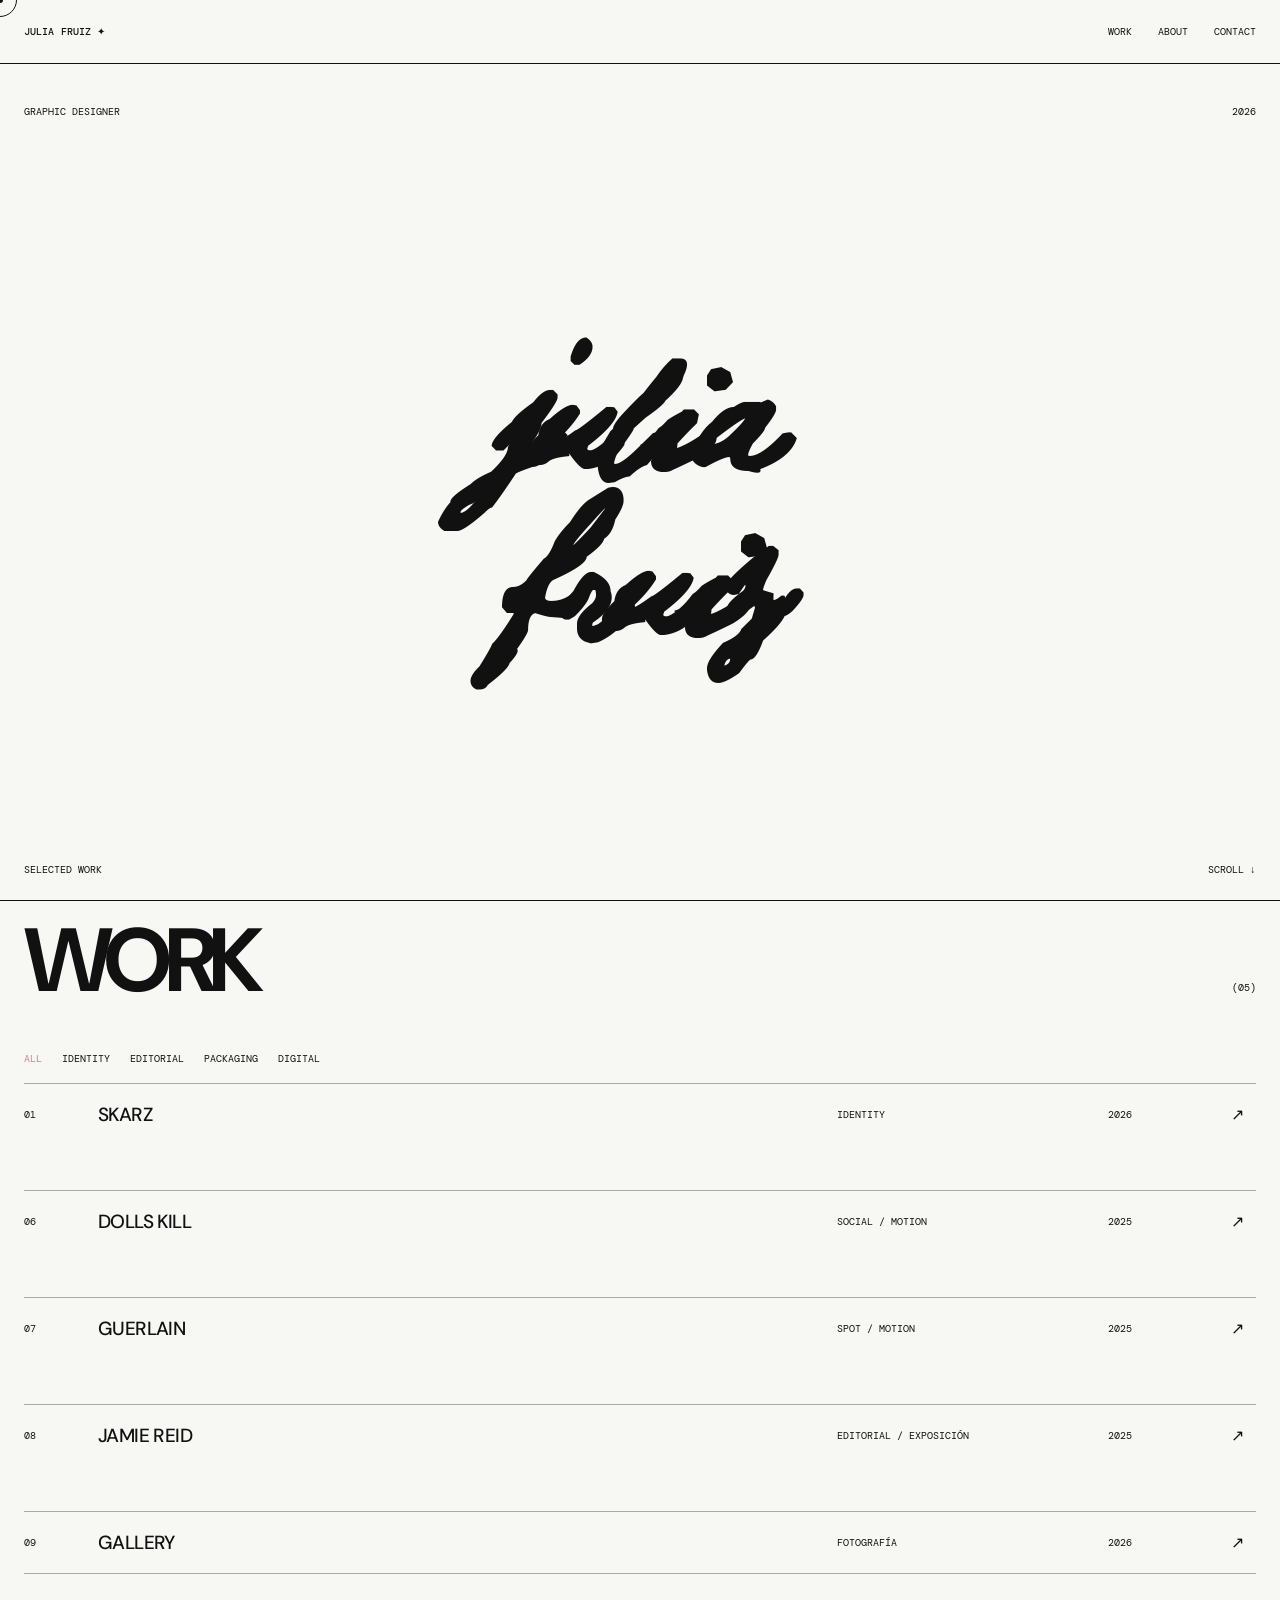
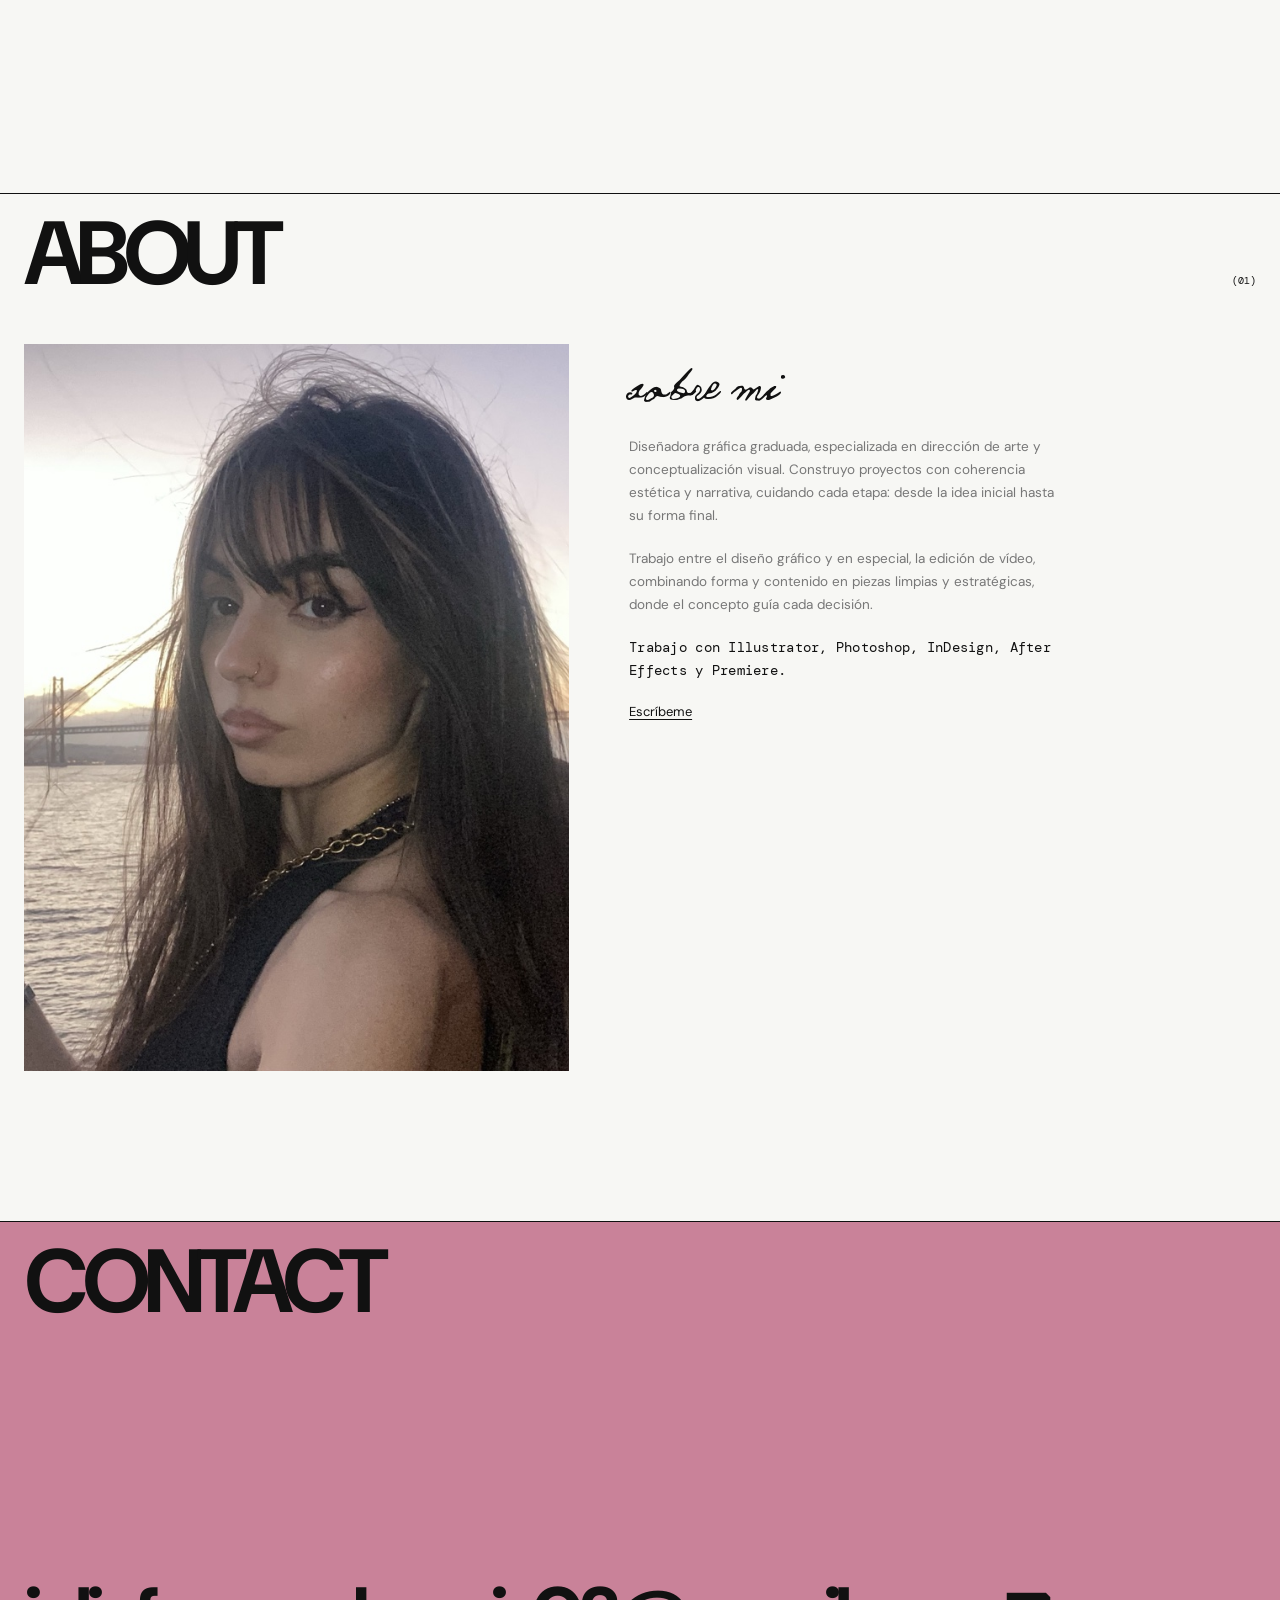
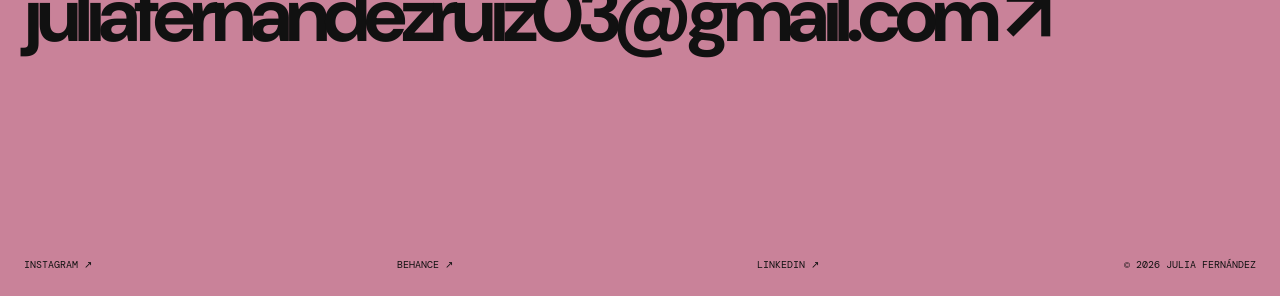
==== index.html @ 964e4305 "." ====
<!doctype html>
<html lang="es">
<head>
  <meta charset="utf-8">
  <meta name="viewport" content="width=device-width,initial-scale=1">
  <title>JULIA FRUIZ — Graphic Designer</title>
  <link rel="preconnect" href="https://fonts.googleapis.com">
  <link rel="preconnect" href="https://fonts.gstatic.com" crossorigin>
  <link href="https://fonts.googleapis.com/css2?family=DM+Mono:wght@400;500&family=DM+Sans:wght@400;500;700&display=swap" rel="stylesheet">
  <link rel="stylesheet" href="style.css">
</head>

<body>
  
<div class="loader" id="loader" aria-hidden="true">
  <div class="loader-half left"></div>
  <div class="loader-half right"></div>
  <div class="loader-line" id="loaderLine"></div>
</div>
  <header>
    <a href="#" class="logo">JULIA FRUIZ ✦</a>
    <nav>
      <a href="#work">WORK</a>
      <a href="#about">ABOUT</a>
      <a href="#contact">CONTACT</a>
    </nav>
    <button class="menu">MENU</button>
  </header>

  <section class="hero">
    <div class="meta">
      <span>GRAPHIC DESIGNER</span>
      <span>2026</span>
    </div>
    <h1>
        <span class="name-layer default">julia<br>fruiz</span><span class="name-layer alt" aria-hidden="true">tgwt</span>
    </h1>
    <div class="meta">
      <span>SELECTED WORK</span>
      <span>SCROLL ↓</span>
    </div>
  </section>

  <section id="work" class="work">
    <div class="head">
      <h2>WORK</h2>
      <span>(05)</span>
    </div>

    <div class="filters">
      <button class="active" data-filter="all">ALL</button>
      <button data-filter="identity">IDENTITY</button>
      <button data-filter="editorial">EDITORIAL</button>
      <button data-filter="packaging">PACKAGING</button>
      <button data-filter="digital">DIGITAL</button>
    </div>

    <div class="projects">


      <article class="project" data-type="identity packaging">
        <button class="row">
          <span>01</span>
          <strong>SKARZ</strong>
          <span>IDENTITY</span>
          <span>2026</span>
          <b>↗</b>
        </button>
<div class="gallery short-layout">
  <img class="short-hero" src="assets/SKARZ/hero.png" alt="SKARZ">

  <div class="mockup-group">
    <span class="mockup-label">Producto</span>
    <div class="mockup-grid">
      <img src="assets/SKARZ/TFG_F_1.png" alt="">
      <img src="assets/SKARZ/TFG_F_6.png" alt="">
      <img src="assets/SKARZ/tfg_m_3.png" alt="">
    </div>
  </div>

<div class="mockup-group">
    <span class="mockup-label">Packaging</span>
    <div class="mockup-grid">
      <img class="match" src="assets/SKARZ/caja.png" alt="">
      <img class="match" src="assets/SKARZ/caja2.png" alt="">
      <img class="match" src="assets/SKARZ/caja3.png" alt="">
    </div>
  </div>

  <div class="mockup-group">
    <span class="mockup-label">Instagram</span>
    <div class="mockup-grid">
      <img src="assets/SKARZ/insta.es.png" alt="">
      <img src="assets/SKARZ/insta2.es.png" alt="">
    </div>
  </div>

  <div class="mockup-group">
    <span class="mockup-label">Instagram stories</span>
    <div class="mockup-grid">
      <img src="assets/SKARZ/storymockup1.png" alt="">
      <img src="assets/SKARZ/storymockup2.png" alt="">
      <img src="assets/SKARZ/storymockup3.png" alt="">
    </div>
  </div>

  <div class="mockup-group">
    <span class="mockup-label">TikTok</span>
    <div class="mockup-grid">
      <img src="assets/SKARZ/iPhone 11 Pro.png" alt="">
      <img src="assets/SKARZ/iPhone 11 Pro2.png" alt="">
    </div>
  </div>

  <div class="mockup-group">
    <span class="mockup-label">Póster</span>
    <div class="mockup-grid">
      <img src="assets/SKARZ/posters-01.png" alt="">
      <img src="assets/SKARZ/posters-02.png" alt="">
      <img src="assets/SKARZ/posters-03.png" alt="">
    </div>
  </div>

  <div class="mockup-group">
    <span class="mockup-label">Póster mockup</span>
    <div class="mockup-grid">
      <img src="assets/SKARZ/postersmockup.png" alt="">
    </div>
  </div>

  <div class="mockup-group">
    <span class="mockup-label">Fanzine</span>
    <div class="mockup-grid">
      <img src="assets/SKARZ/fanzine.png" alt="">
    </div>
  </div>

<div class="mockup-group">
    <span class="mockup-label">Merch</span>
    <div class="mockup-grid">
      <img class="match" src="assets/SKARZ/skarz_espejo.png" alt="">
      <img class="match" src="assets/SKARZ/skarz_funda.png" alt="">
      <img class="match" src="assets/SKARZ/skarz_llavero.png" alt="">
    </div>
  </div>

  <div class="mockup-group">
    <span class="mockup-label">Spot</span>
    <div class="short-video">
      <video autoplay muted loop playsinline controls>
        <source src="assets/SKARZ/SPOT_TFG_JULIA_FERNANDEZ.mp4" type="video/mp4">
      </video>
    </div>
  </div>

  <div class="mockup-group">
    <span class="mockup-label">Reels</span>
    <div class="short-reels">
      <video autoplay muted loop playsinline controls>
        <source src="assets/SKARZ/REEL_1_SKARZ_JULIA_FERNÁNDEZ.mp4" type="video/mp4">
      </video>
      <video autoplay muted loop playsinline controls>
        <source src="assets/SKARZ/REEL_2_SKARZ_JULIA_FERNÁNDEZ.mp4" type="video/mp4">
      </video>
    </div>
  </div>
</div>
      </article>

     <article class="project" data-type="digital">
  <button class="row">
    <span>06</span>
    <strong>DOLLS KILL</strong>
    <span>SOCIAL / MOTION</span>
    <span>2025</span>
    <b>↗</b>
  </button>
  <div class="gallery reel-layout">
    <img class="reel-photo" src="assets/hero_dk.png" alt="Dolls Kill">
    <div class="reel-row">
      <video autoplay muted loop playsinline controls>
        <source src="assets/FERNANDEZ_JULIA_SPOT_3 2.mp4" type="video/mp4">
      </video>
    </div>
  </div>
</article>
<article class="project" data-type="digital">
  <button class="row">
    <span>07</span>
    <strong>GUERLAIN</strong>
    <span>SPOT / MOTION</span>
    <span>2025</span>
    <b>↗</b>
  </button>
  <div class="gallery reel-layout">
    <img class="reel-photo" src="assets/guerlain_paris_portada.png" alt="Guerlain">
    <div class="reel-row horizontal">
      <video autoplay muted loop playsinline controls>
        <source src="assets/SPOT_lips_RedBoost.mp4" type="video/mp4">
      </video>
    </div>
  </div>
</article>
     <article class="project" data-type="editorial">
  <button class="row">
    <span>08</span>
    <strong>JAMIE REID</strong>
    <span>EDITORIAL / EXPOSICIÓN</span>
    <span>2025</span>
    <b>↗</b>
  </button>
  <div class="gallery mockup-layout">
    <img class="mockup-hero" src="assets/jamie reid 1.png" alt="Jamie Reid — cartel">
    <div class="mockup-group">
      <span class="mockup-label">Cartel</span>
      <div class="mockup-grid">
        <img src="assets/jamie reid 2.png" alt="">
      </div>
    </div>
    <div class="mockup-group">
      <span class="mockup-label">Catálogo</span>
      <div class="mockup-grid">
        <img src="assets/jamie reid 3.png" alt="">
        <img src="assets/jamie reid 4.png" alt="">
        <img src="assets/jamie reid 5.png" alt="">
      </div>
    </div>

    <div class="mockup-group">
      <span class="mockup-label">Entrada</span>
      <div class="mockup-grid">
        <img src="assets/jamie reid 6.png" alt="">
      </div>
    </div>
  </div>
</article>

      

      <article class="project" data-type="digital">
  <button class="row">
    <span>09</span>
    <strong>GALLERY</strong>
    <span>FOTOGRAFÍA</span>
    <span>2026</span>
    <b>↗</b>
  </button>
  <div class="gallery photo-gallery-layout">
    <div class="photo-grid">
      <img src="assets/gallery-01.jpg" alt="">
      <img src="assets/gallery-02.jpg" alt="">
      <img src="assets/gallery-03.jpg" alt="">
      <img src="assets/gallery-04.jpg" alt="">
      <img src="assets/gallery-05.jpg" alt="">
      <img src="assets/gallery-06.jpg" alt="">
    </div>
  </div>
</article>
    </div>
  </section>
  <div class="lightbox" id="lightbox" aria-hidden="true">
  <button class="lightbox-nav prev" id="lightboxPrev" aria-label="Anterior">‹</button>
  <img id="lightboxImg" src="" alt="">
  <button class="lightbox-nav next" id="lightboxNext" aria-label="Siguiente">›</button>
</div>

  <section id="about" class="about">
    <div class="head">
      <h2>ABOUT</h2>
      <span>(01)</span>
    </div>

    <div class="about-grid">
      <img src="assets/PROFILE/foto_jf.png" alt="Julia" class="about-photo">
      <div class="about-text">
        <h3 class="about-title">sobre mi</h3>
        <p>Diseñadora gráfica graduada, especializada en dirección de arte y conceptualización visual. Construyo proyectos con coherencia estética y narrativa, cuidando cada etapa: desde la idea inicial hasta su forma final.</p>
        <p>Trabajo entre el diseño gráfico y en especial, la edición de vídeo, combinando forma y contenido en piezas limpias y estratégicas, donde el concepto guía cada decisión.</p>
        <p class="about-tools">Trabajo con Illustrator, Photoshop, InDesign, After Effects y Premiere.</p>
        <a href="#contact" class="about-btn">Escríbeme</a>
      </div>
    </div>
  </section>

  <section id="contact" class="contact">
    <div class="head">
      <h2>CONTACT</h2>
    </div>
    <a class="mail" href="mailto:hello@yourmail.com">juliafernandezruiz03@gmail.com ↗</a>
    <div class="contact-info">
      <span>INSTAGRAM ↗</span>
      <span>BEHANCE ↗</span>
      <span>LINKEDIN ↗</span>
      <span>© 2026 JULIA FERNÁNDEZ</span>
    </div>
  </section>

  <script src="script.js"></script>
</body>
</html>
---- style.css ----
:root{--bg:#f7f7f4;--ink:#111;--muted:#777;--line:#aaa;--pink:#c98299}

/* ---------------------------------------------------------------
   Custom display font — used only on hover (hero name + mail link).
   Download "Tell Us Pangaia" from https://www.dafont.com/tell-us-pangaia.font
   (personal-use license — check terms for commercial use) and place
   the file(s) in assets/fonts/ using these exact names, or edit the
   src list below to match whatever file you actually have.
--------------------------------------------------------------- */
@font-face{
  font-family:"Tell Us Pangaia";
  src:url([data-uri]) format("woff");
  font-weight:400;
  font-style:normal;
  font-display:swap;
}
.loader{position:fixed;inset:0;z-index:1000}
.loader-half{position:absolute;top:0;bottom:0;width:50%;background:var(--bg);transition:transform .8s cubic-bezier(.16,1,.3,1)}
.loader-half.left{left:0}
.loader-half.right{right:0}
.loader-line{position:absolute;top:50%;left:50%;transform:translate(-50%,-50%);width:200px;max-width:60vw;height:1px;background:var(--line);overflow:hidden;z-index:2;transition:opacity .3s ease}
.loader-line{height:2px}
.loader-line::after{content:"";position:absolute;inset:0;width:0;background:var(--pink);animation:loaderFill .7s cubic-bezier(.65,0,.35,1) forwards}
@keyframes loaderFill{from{width:0}to{width:100%}}
.loader.open .loader-half.left{transform:translateX(-100%)}
.loader.open .loader-half.right{transform:translateX(100%)}
.loader.open .loader-line{opacity:0}
body.loading{overflow:hidden}
@media(prefers-reduced-motion:reduce){.loader{display:none}}

*{box-sizing:border-box}
html{scroll-behavior:smooth}
body{margin:0;background:var(--bg);color:var(--ink);font-family:"DM Sans",Arial,sans-serif}
a{color:inherit;text-decoration:none}
button{font:inherit;color:inherit}
header{height:64px;padding:0 24px;display:flex;align-items:center;justify-content:space-between;border-bottom:1px solid #111;position:fixed;inset:0 0 auto;background:var(--bg);z-index:10}
.logo,nav a,.menu,.meta,.head,.filters,.row,.contact-info{font:10px "DM Mono",monospace}
.logo{font-weight:500;letter-spacing:.01em;color:#111;display:inline-block}
nav{display:flex;gap:26px}
nav a{display:inline-block}
nav a:hover,.filters button:hover,.filters .active{color:var(--pink)}
.menu{display:none;border:0;background:none}

.hero{min-height:100svh;padding:105px 24px 24px;display:flex;flex-direction:column;justify-content:space-between}
.meta{display:flex;justify-content:space-between}
.hero h1{position:relative;font:700 clamp(5rem,17vw,17rem)/.76 "Tell Us Pangaia","DM Sans",sans-serif;letter-spacing:-.02em;margin:auto 0;text-align:center;transition:transform .6s cubic-bezier(.16,1,.3,1)}
.hero h1:hover{transform:scale(1.015)}
.name-layer{display:block}
.name-layer.default{transition:opacity .5s ease}
.name-layer.alt{position:absolute;inset:0;opacity:0;font-family:"Tell Us Pangaia","DM Sans",sans-serif;letter-spacing:-.02em;transition:opacity .5s ease}
.hero h1:hover .name-layer.default{opacity:0}
.hero h1:hover .name-layer.alt{opacity:1}

.work,.about,.contact{padding:24px;border-top:1px solid #111}
.head{display:flex;justify-content:space-between;align-items:baseline;margin-bottom:55px}
.head h2{font:700 clamp(3rem,7vw,7rem)/.8 "DM Sans",sans-serif;letter-spacing:-.08em;margin:0}
.filters{display:flex;gap:20px;margin-bottom:18px;overflow:auto}
.filters button{border:0;background:none;padding:0;cursor:pointer;white-space:nowrap;display:inline-block}
.gallery.short-layout{display:flex;flex-direction:column;gap:14px;padding:0 0 45px}
.short-hero{width:100%;aspect-ratio:16/9;object-fit:cover}
.short-photos{display:grid;grid-template-columns:1fr 1fr 1fr;gap:8px}
.short-photos img{width:100%;aspect-ratio:3/4;object-fit:cover}
.short-video video{width:100%;aspect-ratio:16/9;object-fit:cover;display:block;background:#111}
.short-reels{display:grid;grid-template-columns:1fr 1fr;gap:8px}
.short-reels video{width:100%;aspect-ratio:9/16;object-fit:cover;display:block;background:#111}
.gallery.short-layout p{font-size:13px;line-height:1.5;max-width:500px;margin-top:4px}
.gallery.reel-layout{display:flex;flex-direction:column;gap:14px;padding:0 0 45px}
.reel-photo{width:100%;aspect-ratio:16/9;object-fit:cover}
.reel-row{display:flex;gap:16px;align-items:flex-end; align-content: space-between;}
.reel-row video{width:370px;aspect-ratio:9/16;object-fit:cover;display:block;background:#111;flex-shrink:0}
.reel-row.horizontal video{width:100%;aspect-ratio:16/9;max-width:100%}
.reel-row p{font-size:13px;line-height:1.6;color:var(--muted);margin:0;padding-top:4px}
.row{width:100%;display:grid;grid-template-columns:6% 1fr 22% 10% 2%;align-items:center;text-align:left;border:0;border-top:1px solid var(--line);background:none;padding:18px 0;cursor:pointer}
.project:last-child .row{border-bottom:1px solid var(--line)}
.row strong{font:500 19px "DM Sans",sans-serif;letter-spacing:-.03em}
.row b{font-size:16px;font-weight:400;transition:transform .3s cubic-bezier(.16,1,.3,1)}
.project.open .row b{transform:rotate(45deg)}

.gallery{display:grid;grid-template-columns:1fr 220px;gap:18px;padding:0 0 45px 6%;max-height:0;opacity:0;overflow:hidden;transition:max-height .6s cubic-bezier(.16,1,.3,1),opacity .45s ease}
.project.open .gallery{max-height:1400px;opacity:1}
.main-img{width:100%;max-height:70vh;object-fit:cover}
.thumbs{display:flex;flex-direction:column;gap:8px}
.thumbs img{width:100%;aspect-ratio:1.3;object-fit:cover}
.project.open .gallery{max-height:3200px;opacity:1}
.gallery.mockup-layout{display:flex;flex-direction:column;gap:34px;padding:0 0 45px}
.mockup-hero{width:100%;aspect-ratio:4/3;object-fit:cover}
.mockup-group{display:flex;flex-direction:column;gap:10px}
.mockup-label{font:10px "DM Mono",monospace;letter-spacing:.05em;color:var(--pink);text-transform:uppercase}
.mockup-grid{display:grid;grid-template-columns:repeat(auto-fit,minmax(160px,1fr));gap:8px}
.mockup-grid{align-items:start}
.mockup-grid img{width:100%;height:auto;max-height:420px;object-fit:contain;display:block;margin:0 auto}
.mockup-grid img.match{aspect-ratio:4/3;object-fit:cover;max-height:none}
.about{margin-top:150px;padding-bottom:150px}
.about-grid{display:grid;grid-template-columns:1fr 1.15fr;gap:60px;align-items:start}
.about-photo{width:100%;aspect-ratio:3/4;object-fit:cover}
.about-text{display:flex;flex-direction:column;gap:20px;padding-top:6px}
.about-title{font:400 clamp(2.2rem,5vw,3.6rem) "Tell Us Pangaia","DM Sans",sans-serif;letter-spacing:-.01em;margin:0}
.about-text p{font-size:13.5px;line-height:1.7;color:var(--muted);max-width:430px;margin:0}
.about-tools{font:11px "DM Mono",monospace;letter-spacing:.02em;color:var(--ink)!important}
.about-btn{align-self:flex-start;font-size:13px;text-decoration:underline;text-underline-offset:3px;transition:color .25s ease}
.about-btn:hover{color:var(--pink)}
.contact{min-height:75vh;background:var(--pink);display:flex;flex-direction:column;justify-content:space-between;padding-bottom:25px}
.mail{display:inline-block;font:700 clamp(2.5rem,6vw,9rem)/.8 "DM Sans",sans-serif;letter-spacing:-.08em;word-break:break-word;transition:font-family .2s ease,letter-spacing .3s ease,transform .5s cubic-bezier(.16,1,.3,1)}
.mail:hover{font-family:"Tell Us Pangaia","DM Sans",sans-serif;letter-spacing:-.01em;text-transform:lowercase;transform:translateY(-4px)}
.contact-info{display:flex;justify-content:space-between;gap:20px}
.lightbox{position:fixed;inset:0;background:rgba(17,17,17,.94);z-index:1001;display:none;align-items:center;justify-content:center;padding:40px;cursor:zoom-out}
.lightbox.open{display:flex}
.lightbox img{max-width:100%;max-height:100%;object-fit:contain}
.lightbox-nav{position:absolute;top:50%;transform:translateY(-50%);background:none;border:0;color:#f7f7f4;font-size:48px;line-height:1;cursor:pointer;padding:10px 16px;opacity:.7;transition:opacity .2s ease}
.lightbox-nav:hover{opacity:1}
.lightbox-nav.prev{left:10px}
.lightbox-nav.next{right:10px}
.gallery img{cursor:zoom-in}
/* ---------------------------------------------------------------
   Scroll reveal — classes are added by script.js, no markup edits needed
--------------------------------------------------------------- */
.reveal{opacity:0;transform:translateY(28px);transition:opacity .8s cubic-bezier(.16,1,.3,1),transform .8s cubic-bezier(.16,1,.3,1)}
.reveal.in-view{opacity:1;transform:translateY(0)}

/* ---------------------------------------------------------------
   Custom cursor — desktop / fine-pointer only, appended by script.js
--------------------------------------------------------------- */
@media (hover:hover) and (pointer:fine){
  body,a,button,.row{cursor:none}
  .cursor-dot,.cursor-ring{position:fixed;top:0;left:0;pointer-events:none;z-index:999;transform:translate(-50%,-50%)}
  .cursor-dot{width:6px;height:6px;border-radius:50%;background:var(--ink);transition:opacity .25s ease}
  .cursor-ring{width:34px;height:34px;border:1px solid var(--ink);border-radius:50%;display:flex;align-items:center;justify-content:center;transition:width .35s cubic-bezier(.16,1,.3,1),height .35s cubic-bezier(.16,1,.3,1),border-color .35s ease,background-color .35s ease}
  .cursor-label{font:9px "DM Mono",monospace;letter-spacing:.05em;color:var(--bg);opacity:0;transform:scale(.6);transition:opacity .25s ease,transform .25s ease}
  body.cursor-hover .cursor-ring{width:56px;height:56px;border-color:var(--pink);background-color:var(--pink)}
  body.cursor-hover .cursor-dot{opacity:0}
  body.cursor-view .cursor-ring{width:96px;height:96px;border-color:var(--pink);background-color:var(--pink)}
  body.cursor-view .cursor-dot{opacity:0}
  body.cursor-view .cursor-label{opacity:1;transform:scale(1)}
}
@media (hover:none),(pointer:coarse){
  .cursor-dot,.cursor-ring{display:none}
}

@media (prefers-reduced-motion:reduce){
  .hero h1,.name-layer,.gallery,.reveal,.mail,.row b,.cursor-ring,.cursor-dot,.cursor-label{transition:none}
  .reveal{opacity:1;transform:none}
}

@media(max-width:700px){
  header{padding:0 16px}
  .logo{font-size:9px}
  nav{display:none}
  .menu{display:block}
  .hero{padding:90px 16px 18px}
  .hero h1{font-size:20vw}
  .work,.about,.contact{padding-left:16px;padding-right:16px}
  .row{grid-template-columns:10% 1fr 8%;gap:8px}
  .row span:nth-of-type(2),.row span:nth-of-type(3){display:none}
  .row strong{font-size:16px}
  .gallery{padding-left:0;grid-template-columns:1fr}
  .short-photos{grid-template-columns:1fr 1fr}
  .thumbs{display:grid;grid-template-columns:repeat(3,1fr);order:2}
.about{margin-top:100px}
.about-grid{grid-template-columns:1fr;gap:30px}
.about-photo{aspect-ratio:4/3}
  .contact{min-height:70vh}
  .contact-info{flex-wrap:wrap;justify-content:flex-start}
  .contact-info span:last-child{width:100%}
  .reel-row{flex-direction:column}
.reel-row video{width:150px}
.short-video video{width:100%}
.short-reels{grid-template-columns:1fr}
.short-reels video{width:100%}
}
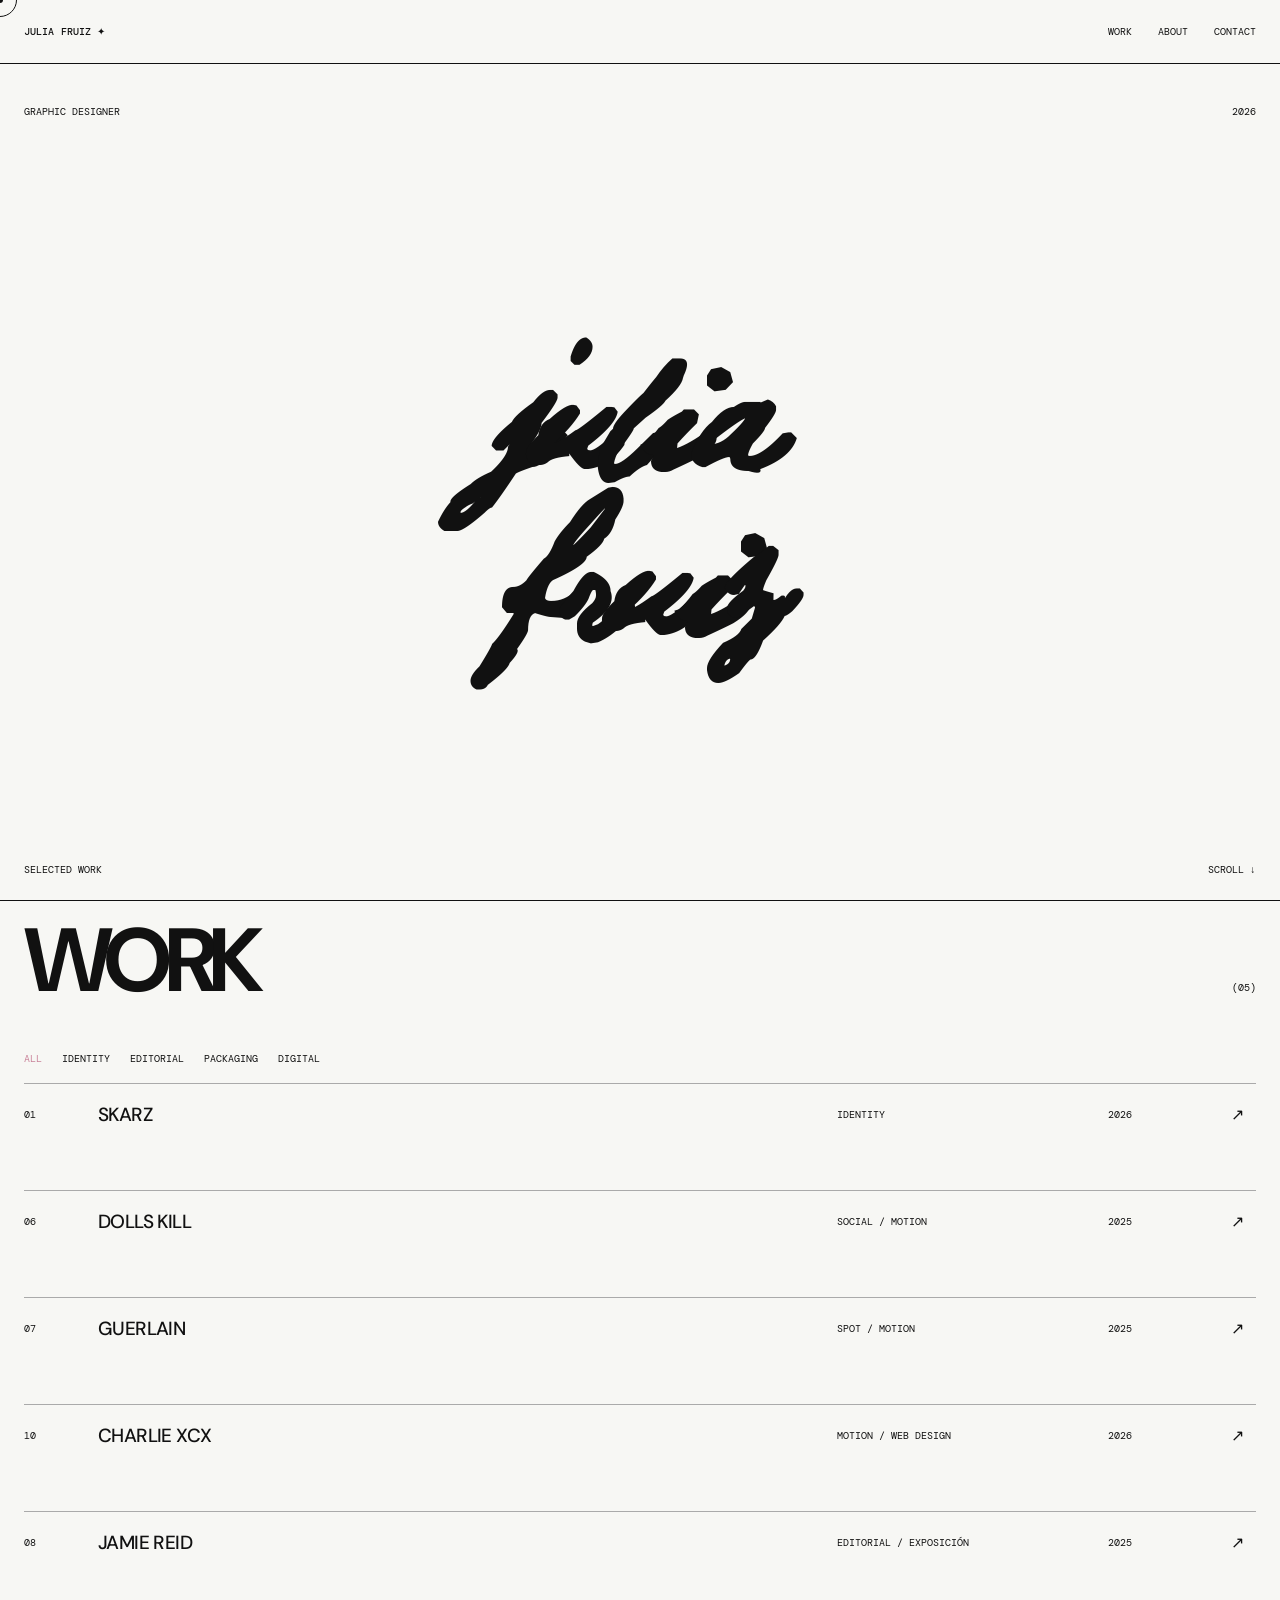
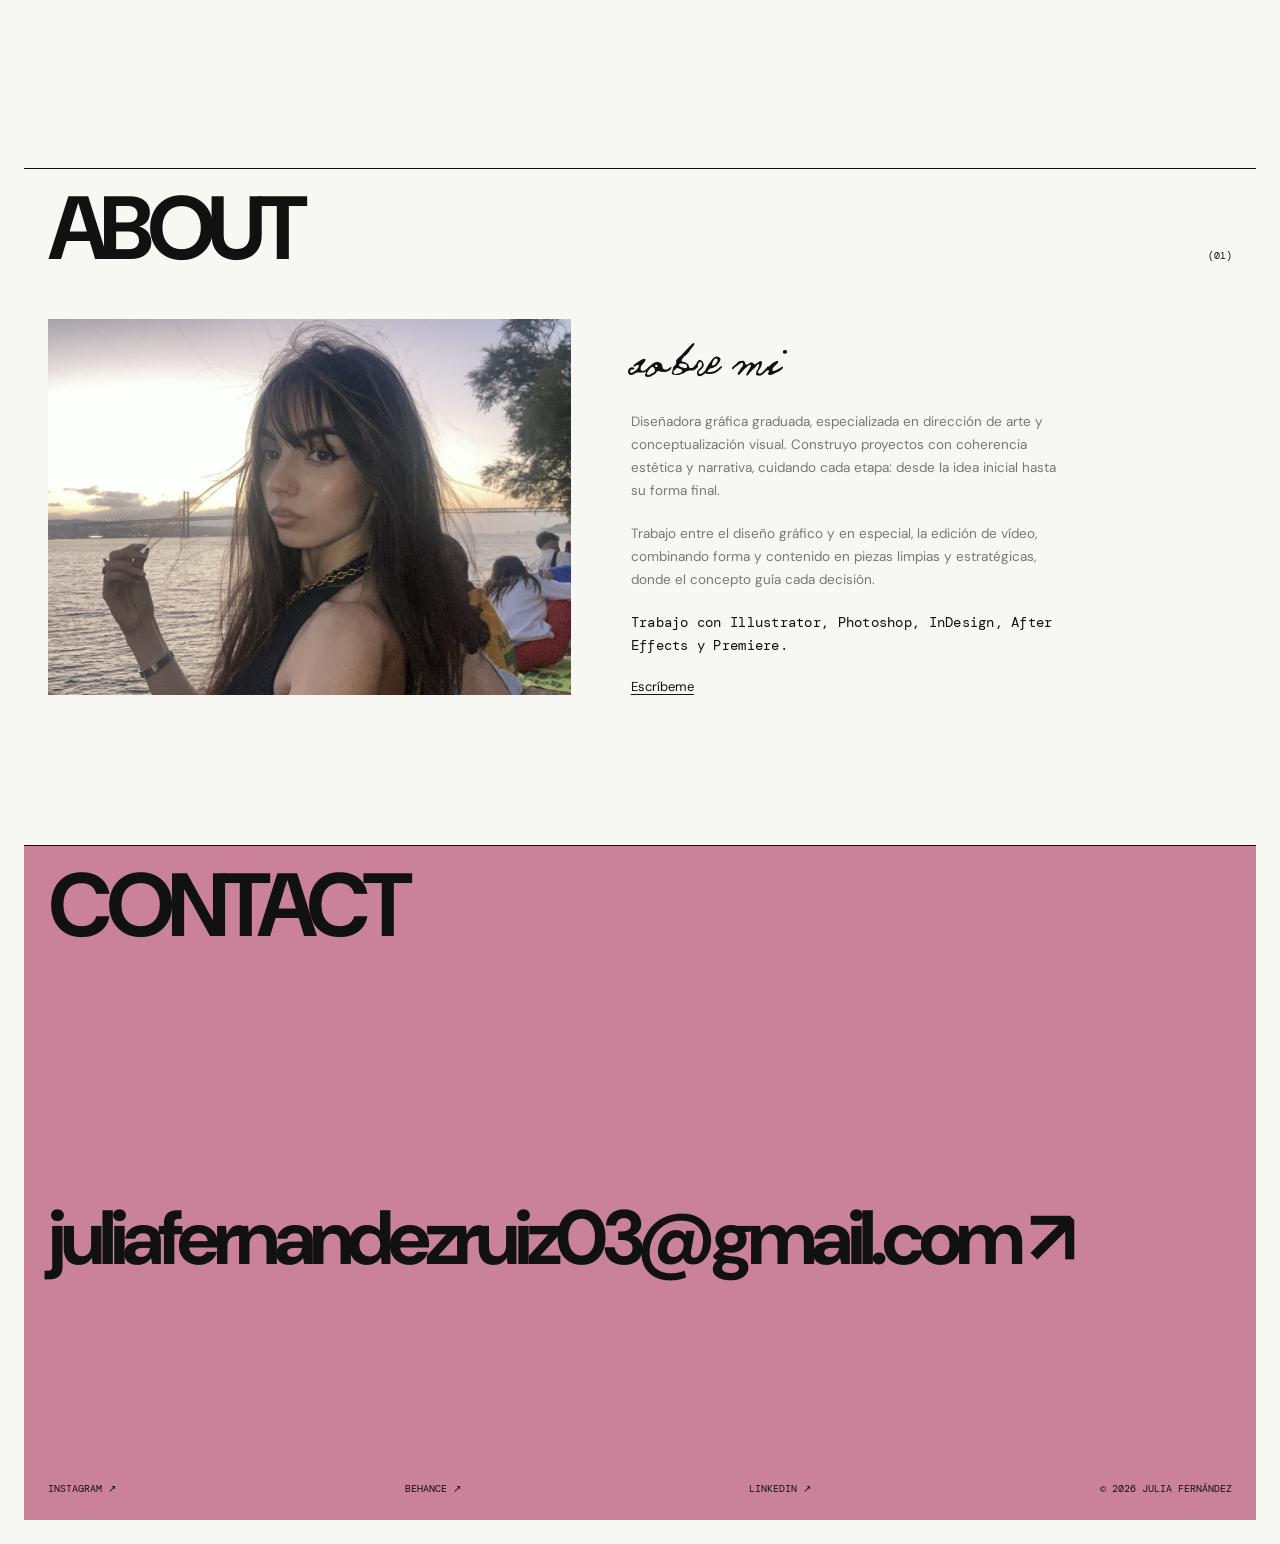
==== commit 160a3faa: "cambios y correccion" ====
--- a/index.html
+++ b/index.html
@@ -176,10 +176,10 @@
     <b>↗</b>
   </button>
   <div class="gallery reel-layout">
-    <img class="reel-photo" src="assets/hero_dk.png" alt="Dolls Kill">
-    <div class="reel-row">
-      <video autoplay muted loop playsinline controls>
-        <source src="assets/FERNANDEZ_JULIA_SPOT_3 2.mp4" type="video/mp4">
+    <div class="reel-row match-height">
+      <img class="reel-photo" src="assets/DOLLS_KILL/hero_dk.png" alt="Dolls Kill">
+      <video autoplay muted loop playsinline controls>
+        <source src="assets/DOLLS_KILL/FERNANDEZ_JULIA_SPOT_3 2.mp4" type="video/mp4">
       </video>
     </div>
   </div>
@@ -193,14 +193,48 @@
     <b>↗</b>
   </button>
   <div class="gallery reel-layout">
-    <img class="reel-photo" src="assets/guerlain_paris_portada.png" alt="Guerlain">
-    <div class="reel-row horizontal">
-      <video autoplay muted loop playsinline controls>
-        <source src="assets/SPOT_lips_RedBoost.mp4" type="video/mp4">
-      </video>
-    </div>
-  </div>
-</article>
+    <div class="reel-row horizontal-pair">
+      <img class="reel-photo" src="assets/GUERLAIN/guerlain_paris_portada.png" alt="Guerlain">
+      <video autoplay muted loop playsinline controls>
+        <source src="assets/GUERLAIN/SPOT_lips_RedBoost.mp4" type="video/mp4">
+      </video>
+    </div>
+  </div>
+</article>
+
+<article class="project" data-type="digital">
+  <button class="row">
+    <span>10</span>
+    <strong>CHARLIE XCX</strong>
+    <span>MOTION / WEB DESIGN</span>
+    <span>2026</span>
+    <b>↗</b>
+  </button>
+  <div class="gallery mockup-layout">
+
+    <div class="mockup-group">
+      <span class="mockup-label">Lyric video</span>
+      <div class="short-video">
+        <video autoplay muted loop playsinline controls>
+          <source src="assets/charliexcx/lyricsvideo.mov" type="video/mp4">
+        </video>
+      </div>
+    </div>
+
+    <div class="mockup-group">
+      <span class="mockup-label">Diseño web — tour</span>
+      <div class="mockup-grid">
+        <img src="assets/CHARLIE_XCX/web-home.png" alt="">
+        <img src="assets/CHARLIE_XCX/web-dates.png" alt="">
+        <img src="assets/CHARLIE_XCX/web-mobile-1.png" alt="">
+        <img src="assets/CHARLIE_XCX/web-mobile-2.png" alt="">
+      </div>
+    </div>
+
+    <p>Descripción corta del proyecto, encargo y tu rol.</p>
+  </div>
+</article>
+
      <article class="project" data-type="editorial">
   <button class="row">
     <span>08</span>
@@ -210,26 +244,26 @@
     <b>↗</b>
   </button>
   <div class="gallery mockup-layout">
-    <img class="mockup-hero" src="assets/jamie reid 1.png" alt="Jamie Reid — cartel">
+    <img class="mockup-hero" src="assets/JAMIE_REID/jamie reid 1.png" alt="Jamie Reid — cartel">
     <div class="mockup-group">
       <span class="mockup-label">Cartel</span>
       <div class="mockup-grid">
-        <img src="assets/jamie reid 2.png" alt="">
+        <img src="assets/JAMIE_REID/jamie reid 2.png" alt="">
       </div>
     </div>
     <div class="mockup-group">
       <span class="mockup-label">Catálogo</span>
       <div class="mockup-grid">
-        <img src="assets/jamie reid 3.png" alt="">
-        <img src="assets/jamie reid 4.png" alt="">
-        <img src="assets/jamie reid 5.png" alt="">
+        <img src="assets/JAMIE_REID/jamie reid 3.png" alt="">
+        <img src="assets/JAMIE_REID/jamie reid 4.png" alt="">
+        <img src="assets/JAMIE_REID/jamie reid 5.png" alt="">
       </div>
     </div>
 
     <div class="mockup-group">
       <span class="mockup-label">Entrada</span>
       <div class="mockup-grid">
-        <img src="assets/jamie reid 6.png" alt="">
+        <img src="assets/JAMIE_REID/jamie reid 6.png" alt="">
       </div>
     </div>
   </div>
@@ -237,7 +271,7 @@
 
       
 
-      <article class="project" data-type="digital">
+      <!-- <article class="project" data-type="digital">
   <button class="row">
     <span>09</span>
     <strong>GALLERY</strong>
@@ -262,7 +296,7 @@
   <button class="lightbox-nav prev" id="lightboxPrev" aria-label="Anterior">‹</button>
   <img id="lightboxImg" src="" alt="">
   <button class="lightbox-nav next" id="lightboxNext" aria-label="Siguiente">›</button>
-</div>
+</div> -->
 
   <section id="about" class="about">
     <div class="head">
--- a/style.css
+++ b/style.css
@@ -70,12 +70,17 @@
 .reel-row video{width:370px;aspect-ratio:9/16;object-fit:cover;display:block;background:#111;flex-shrink:0}
 .reel-row.horizontal video{width:100%;aspect-ratio:16/9;max-width:100%}
 .reel-row p{font-size:13px;line-height:1.6;color:var(--muted);margin:0;padding-top:4px}
+.reel-row.horizontal-pair{display:grid;grid-template-columns:1fr 1.6fr;gap:16px;align-items:stretch}
+.reel-row.horizontal-pair .reel-photo{width:100%;height:100%;object-fit:cover;display:block}
+.reel-row.horizontal-pair video{width:100%;height:auto;aspect-ratio:16/9;object-fit:cover;display:block;background:#111}
 .row{width:100%;display:grid;grid-template-columns:6% 1fr 22% 10% 2%;align-items:center;text-align:left;border:0;border-top:1px solid var(--line);background:none;padding:18px 0;cursor:pointer}
 .project:last-child .row{border-bottom:1px solid var(--line)}
 .row strong{font:500 19px "DM Sans",sans-serif;letter-spacing:-.03em}
 .row b{font-size:16px;font-weight:400;transition:transform .3s cubic-bezier(.16,1,.3,1)}
 .project.open .row b{transform:rotate(45deg)}
-
+.reel-row.match-height{display:flex;gap:16px;flex-wrap:wrap}
+.reel-row.match-height .reel-photo{height:480px;width:auto;display:block;object-fit:cover}
+.reel-row.match-height video{height:480px;width:auto;display:block;background:#111}
 .gallery{display:grid;grid-template-columns:1fr 220px;gap:18px;padding:0 0 45px 6%;max-height:0;opacity:0;overflow:hidden;transition:max-height .6s cubic-bezier(.16,1,.3,1),opacity .45s ease}
 .project.open .gallery{max-height:1400px;opacity:1}
 .main-img{width:100%;max-height:70vh;object-fit:cover}
@@ -91,14 +96,15 @@
 .mockup-grid img{width:100%;height:auto;max-height:420px;object-fit:contain;display:block;margin:0 auto}
 .mockup-grid img.match{aspect-ratio:4/3;object-fit:cover;max-height:none}
 .about{margin-top:150px;padding-bottom:150px}
-.about-grid{display:grid;grid-template-columns:1fr 1.15fr;gap:60px;align-items:start}
-.about-photo{width:100%;aspect-ratio:3/4;object-fit:cover}
+.about-grid{display:grid;grid-template-columns:1fr 1.15fr;gap:60px;align-items:stretch}
+.about-photo{width:100%;height:100%;object-fit:cover}
 .about-text{display:flex;flex-direction:column;gap:20px;padding-top:6px}
 .about-title{font:400 clamp(2.2rem,5vw,3.6rem) "Tell Us Pangaia","DM Sans",sans-serif;letter-spacing:-.01em;margin:0}
 .about-text p{font-size:13.5px;line-height:1.7;color:var(--muted);max-width:430px;margin:0}
 .about-tools{font:11px "DM Mono",monospace;letter-spacing:.02em;color:var(--ink)!important}
 .about-btn{align-self:flex-start;font-size:13px;text-decoration:underline;text-underline-offset:3px;transition:color .25s ease}
 .about-btn:hover{color:var(--pink)}
+
 .contact{min-height:75vh;background:var(--pink);display:flex;flex-direction:column;justify-content:space-between;padding-bottom:25px}
 .mail{display:inline-block;font:700 clamp(2.5rem,6vw,9rem)/.8 "DM Sans",sans-serif;letter-spacing:-.08em;word-break:break-word;transition:font-family .2s ease,letter-spacing .3s ease,transform .5s cubic-bezier(.16,1,.3,1)}
 .mail:hover{font-family:"Tell Us Pangaia","DM Sans",sans-serif;letter-spacing:-.01em;text-transform:lowercase;transform:translateY(-4px)}
@@ -166,4 +172,7 @@
 .short-video video{width:100%}
 .short-reels{grid-template-columns:1fr}
 .short-reels video{width:100%}
+.reel-row.match-height{flex-direction:column}
+.reel-row.match-height .reel-photo,.reel-row.match-height video{height:auto;width:100%}
+.reel-row.horizontal-pair{grid-template-columns:1fr}
 }
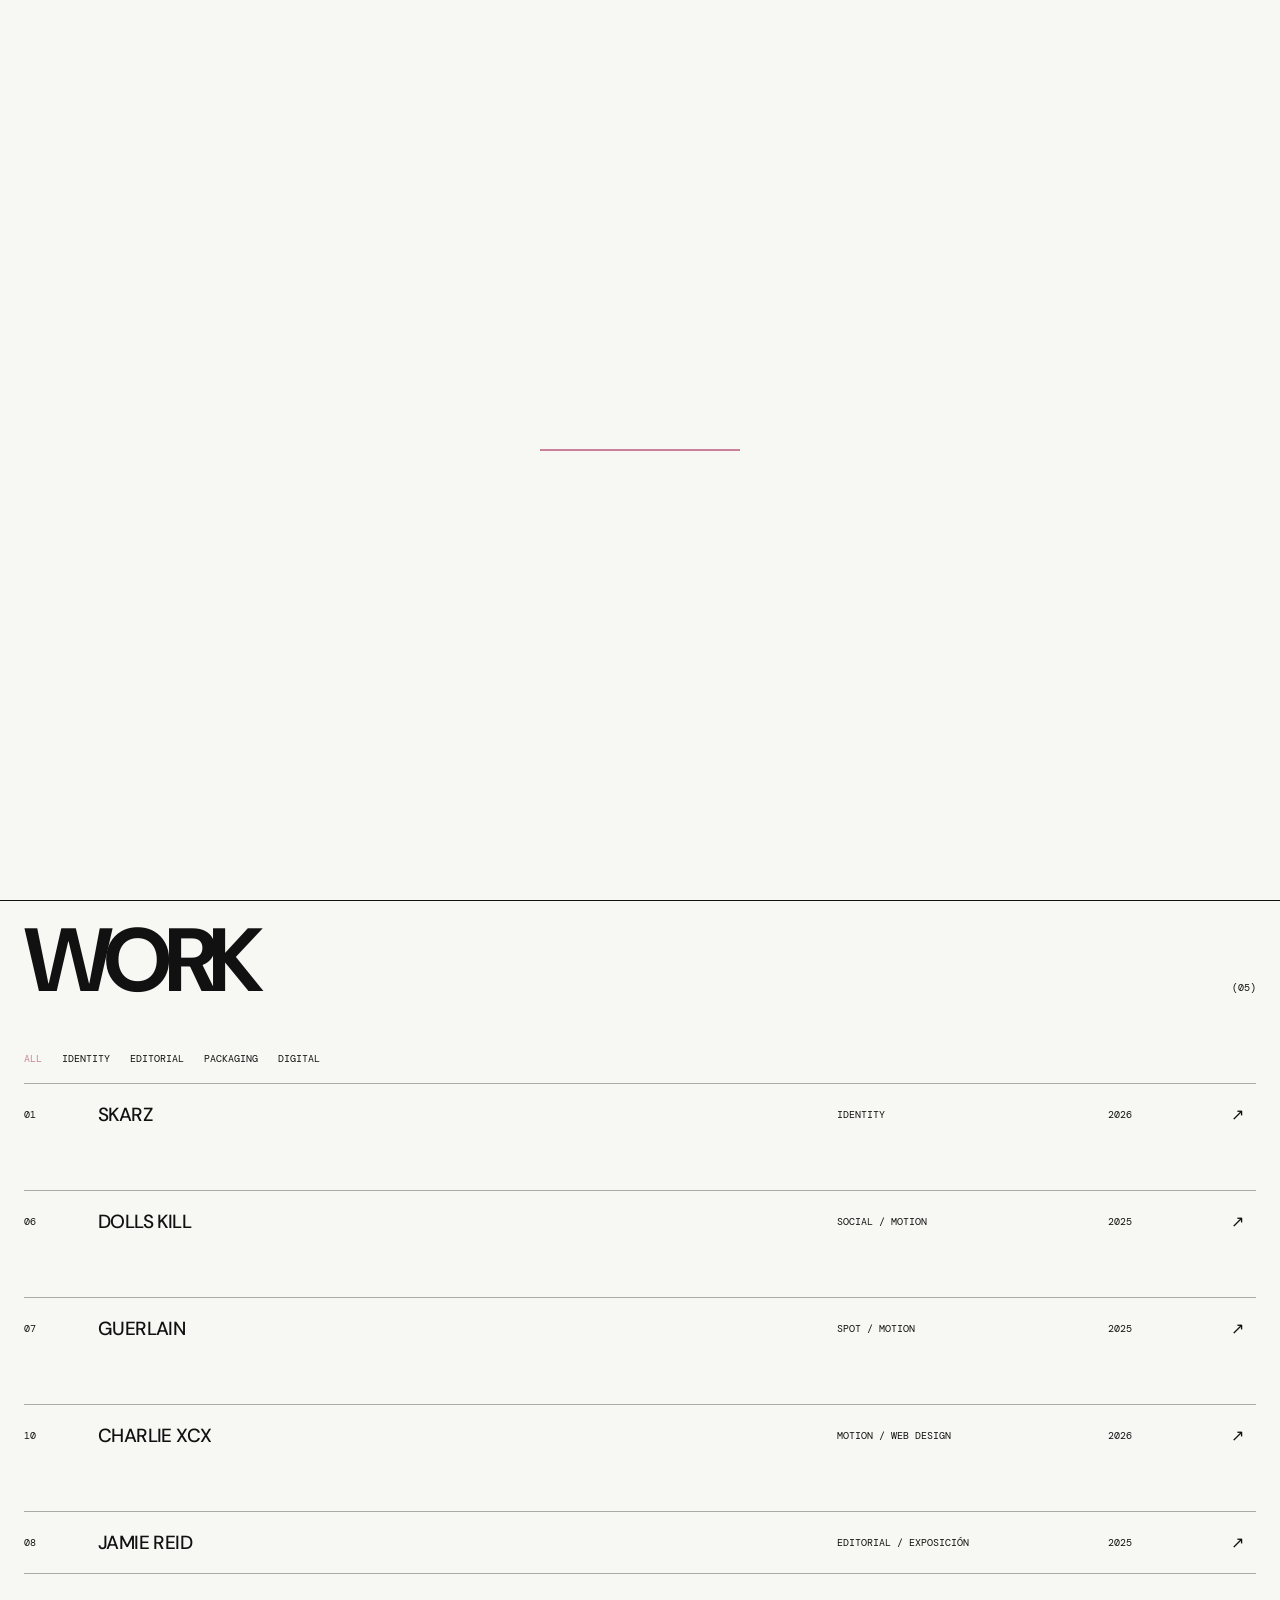
==== commit 38216677: "cambios" ====
--- a/index.html
+++ b/index.html
@@ -67,6 +67,7 @@
           <b>↗</b>
         </button>
 <div class="gallery short-layout">
+  <p class="project-intro">Trabajo de fin de grado: identidad de marca para SKARZ, una marca de uñas press-on centrada en la autoexpresión y una estética punk. Incluye producto, packaging, redes sociales, cartelería, fanzine y merchandising.</p>
   <img class="short-hero" src="assets/SKARZ/hero.png" alt="SKARZ">
 
   <div class="mockup-group">
@@ -176,6 +177,7 @@
     <b>↗</b>
   </button>
   <div class="gallery reel-layout">
+    <p class="project-intro">Spot de motion graphics para Dolls Kill, marca de moda alternativa.</p>
     <div class="reel-row match-height">
       <img class="reel-photo" src="assets/DOLLS_KILL/hero_dk.png" alt="Dolls Kill">
       <video autoplay muted loop playsinline controls>
@@ -193,6 +195,7 @@
     <b>↗</b>
   </button>
   <div class="gallery reel-layout">
+    <p class="project-intro">Spot publicitario para el lanzamiento de un labial de Guerlain.</p>
     <div class="reel-row horizontal-pair">
       <img class="reel-photo" src="assets/GUERLAIN/guerlain_paris_portada.png" alt="Guerlain">
       <video autoplay muted loop playsinline controls>
@@ -211,12 +214,13 @@
     <b>↗</b>
   </button>
   <div class="gallery mockup-layout">
+    <p class="project-intro">Lyric video con motion graphics y diseño de la web oficial de la gira de Charlie XCX.</p>
 
     <div class="mockup-group">
       <span class="mockup-label">Lyric video</span>
       <div class="short-video">
         <video autoplay muted loop playsinline controls>
-          <source src="assets/charliexcx/lyricsvideo.mov" type="video/mp4">
+          <source src="assets/charliexcx/lyricsvideo.mp4" type="video/mp4">
         </video>
       </div>
     </div>
@@ -244,6 +248,7 @@
     <b>↗</b>
   </button>
   <div class="gallery mockup-layout">
+    <p class="project-intro">Catálogo y materiales gráficos para una exposición dedicada al diseñador Jamie Reid: cartel, catálogo y entrada.</p>
     <img class="mockup-hero" src="assets/JAMIE_REID/jamie reid 1.png" alt="Jamie Reid — cartel">
     <div class="mockup-group">
       <span class="mockup-label">Cartel</span>
@@ -292,43 +297,4 @@
 </article>
     </div>
   </section>
-  <div class="lightbox" id="lightbox" aria-hidden="true">
-  <button class="lightbox-nav prev" id="lightboxPrev" aria-label="Anterior">‹</button>
-  <img id="lightboxImg" src="" alt="">
-  <button class="lightbox-nav next" id="lightboxNext" aria-label="Siguiente">›</button>
-</div> -->
-
-  <section id="about" class="about">
-    <div class="head">
-      <h2>ABOUT</h2>
-      <span>(01)</span>
-    </div>
-
-    <div class="about-grid">
-      <img src="assets/PROFILE/foto_jf.png" alt="Julia" class="about-photo">
-      <div class="about-text">
-        <h3 class="about-title">sobre mi</h3>
-        <p>Diseñadora gráfica graduada, especializada en dirección de arte y conceptualización visual. Construyo proyectos con coherencia estética y narrativa, cuidando cada etapa: desde la idea inicial hasta su forma final.</p>
-        <p>Trabajo entre el diseño gráfico y en especial, la edición de vídeo, combinando forma y contenido en piezas limpias y estratégicas, donde el concepto guía cada decisión.</p>
-        <p class="about-tools">Trabajo con Illustrator, Photoshop, InDesign, After Effects y Premiere.</p>
-        <a href="#contact" class="about-btn">Escríbeme</a>
-      </div>
-    </div>
-  </section>
-
-  <section id="contact" class="contact">
-    <div class="head">
-      <h2>CONTACT</h2>
-    </div>
-    <a class="mail" href="mailto:hello@yourmail.com">juliafernandezruiz03@gmail.com ↗</a>
-    <div class="contact-info">
-      <span>INSTAGRAM ↗</span>
-      <span>BEHANCE ↗</span>
-      <span>LINKEDIN ↗</span>
-      <span>© 2026 JULIA FERNÁNDEZ</span>
-    </div>
-  </section>
-
-  <script src="script.js"></script>
-</body>
-</html>+  <div class="lightbox"
--- a/style.css
+++ b/style.css
@@ -117,6 +117,7 @@
 .lightbox-nav.prev{left:10px}
 .lightbox-nav.next{right:10px}
 .gallery img{cursor:zoom-in}
+.project-intro{font-size:13px;line-height:1.6;color:var(--muted);max-width:520px;margin:0 0 4px}
 /* ---------------------------------------------------------------
    Scroll reveal — classes are added by script.js, no markup edits needed
 --------------------------------------------------------------- */
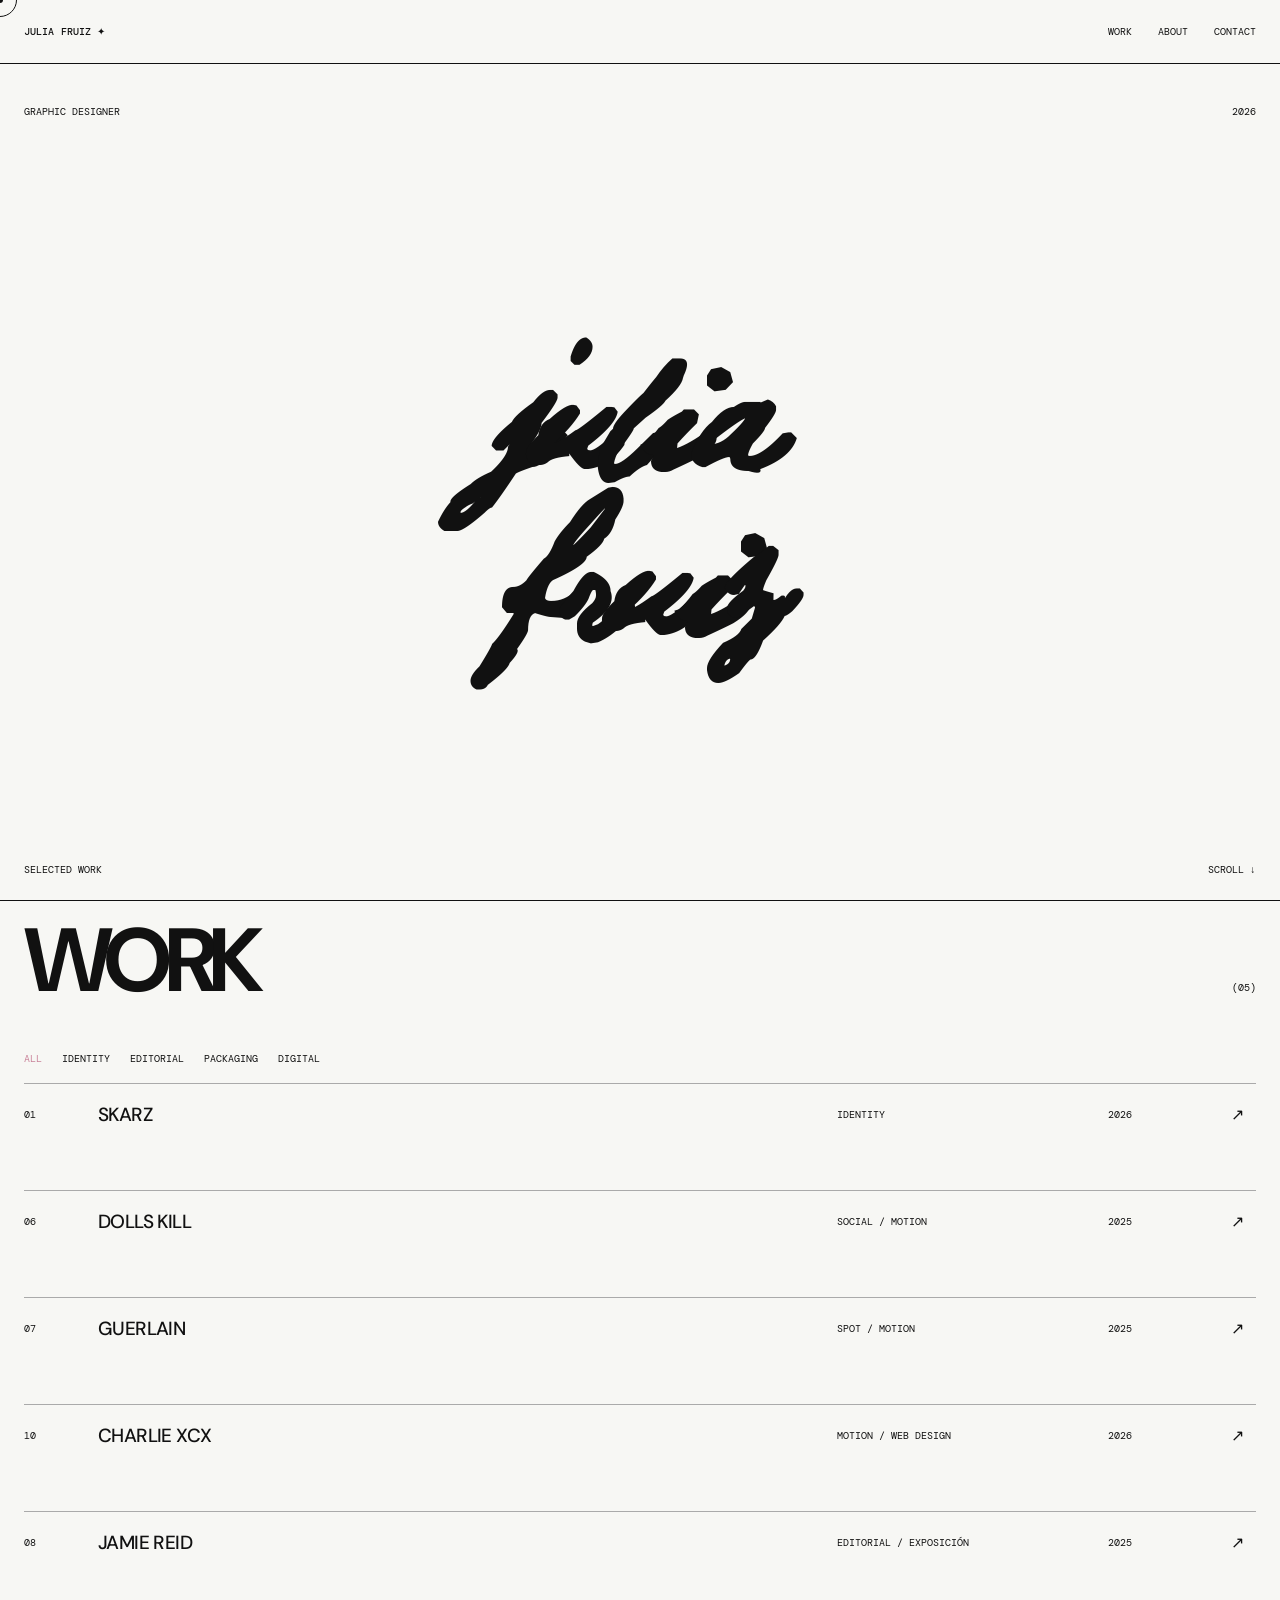
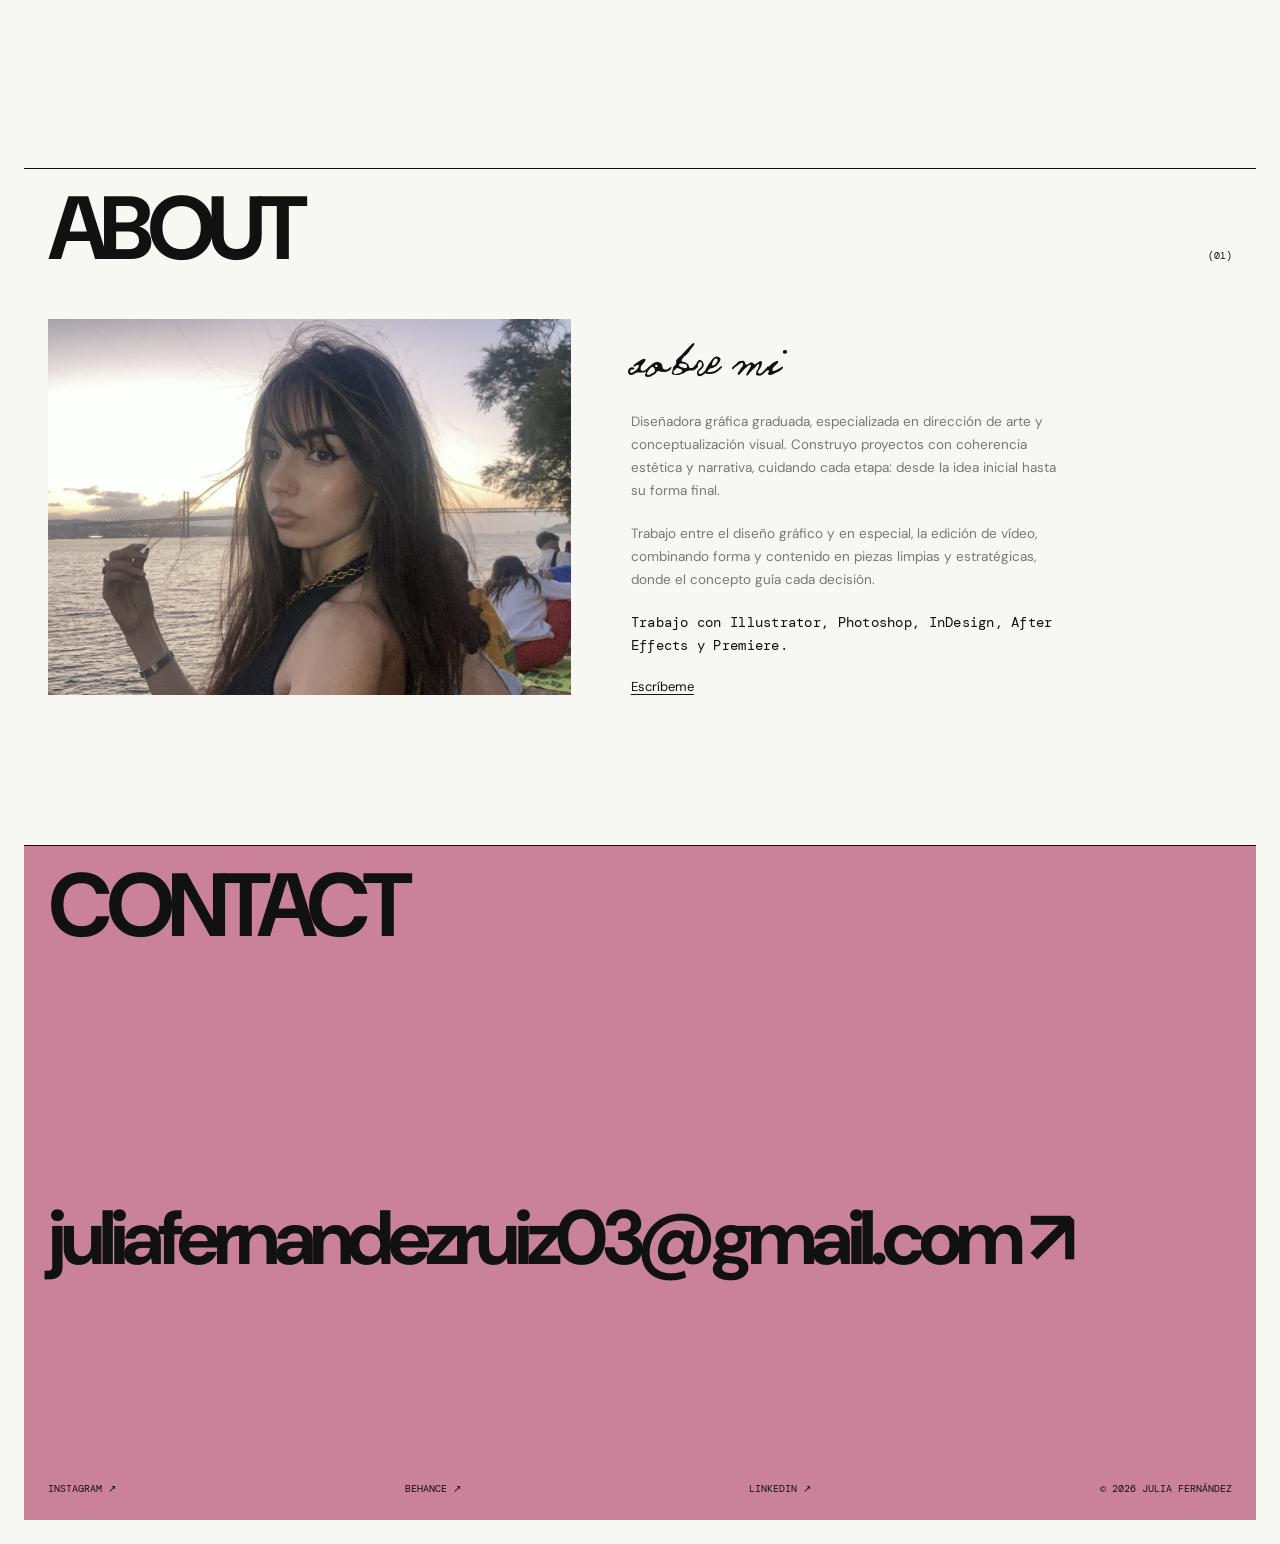
==== commit 0aa7750c: "cambios" ====
--- a/index.html
+++ b/index.html
@@ -67,7 +67,7 @@
           <b>↗</b>
         </button>
 <div class="gallery short-layout">
-  <p class="project-intro">Trabajo de fin de grado: identidad de marca para SKARZ, una marca de uñas press-on centrada en la autoexpresión y una estética punk. Incluye producto, packaging, redes sociales, cartelería, fanzine y merchandising.</p>
+  <p class="project-intro">Trabajo de fin de grado: identidad de marca para SKARZ, una marca de uñas press-on centrada en la autoexpresión y una estética punk. Incluye producto, packaging, redes sociales, cartelería, fanzine y merchandising. Todo el material fotográfico y audiovisual es propio.</p>
   <img class="short-hero" src="assets/SKARZ/hero.png" alt="SKARZ">
 
   <div class="mockup-group">
@@ -177,7 +177,7 @@
     <b>↗</b>
   </button>
   <div class="gallery reel-layout">
-    <p class="project-intro">Spot de motion graphics para Dolls Kill, marca de moda alternativa.</p>
+    <p class="project-intro">Spot de motion graphics para Dolls Kill, marca de moda alternativa. Proyecto realizado en 3D y edición de video.</p>
     <div class="reel-row match-height">
       <img class="reel-photo" src="assets/DOLLS_KILL/hero_dk.png" alt="Dolls Kill">
       <video autoplay muted loop playsinline controls>
@@ -297,4 +297,43 @@
 </article>
     </div>
   </section>
-  <div class="lightbox"+  <div class="lightbox" id="lightbox" aria-hidden="true">
+  <button class="lightbox-nav prev" id="lightboxPrev" aria-label="Anterior">‹</button>
+  <img id="lightboxImg" src="" alt="">
+  <button class="lightbox-nav next" id="lightboxNext" aria-label="Siguiente">›</button>
+</div> -->
+
+  <section id="about" class="about">
+    <div class="head">
+      <h2>ABOUT</h2>
+      <span>(01)</span>
+    </div>
+
+    <div class="about-grid">
+      <img src="assets/PROFILE/foto_jf.png" alt="Julia" class="about-photo">
+      <div class="about-text">
+        <h3 class="about-title">sobre mi</h3>
+        <p>Diseñadora gráfica graduada, especializada en dirección de arte y conceptualización visual. Construyo proyectos con coherencia estética y narrativa, cuidando cada etapa: desde la idea inicial hasta su forma final.</p>
+        <p>Trabajo entre el diseño gráfico y en especial, la edición de vídeo, combinando forma y contenido en piezas limpias y estratégicas, donde el concepto guía cada decisión.</p>
+        <p class="about-tools">Trabajo con Illustrator, Photoshop, InDesign, After Effects y Premiere.</p>
+        <a href="#contact" class="about-btn">Escríbeme</a>
+      </div>
+    </div>
+  </section>
+
+  <section id="contact" class="contact">
+    <div class="head">
+      <h2>CONTACT</h2>
+    </div>
+    <a class="mail" href="mailto:hello@yourmail.com">juliafernandezruiz03@gmail.com ↗</a>
+    <div class="contact-info">
+      <span>INSTAGRAM ↗</span>
+      <span>BEHANCE ↗</span>
+      <span>LINKEDIN ↗</span>
+      <span>© 2026 JULIA FERNÁNDEZ</span>
+    </div>
+  </section>
+
+  <script src="script.js"></script>
+</body>
+</html>
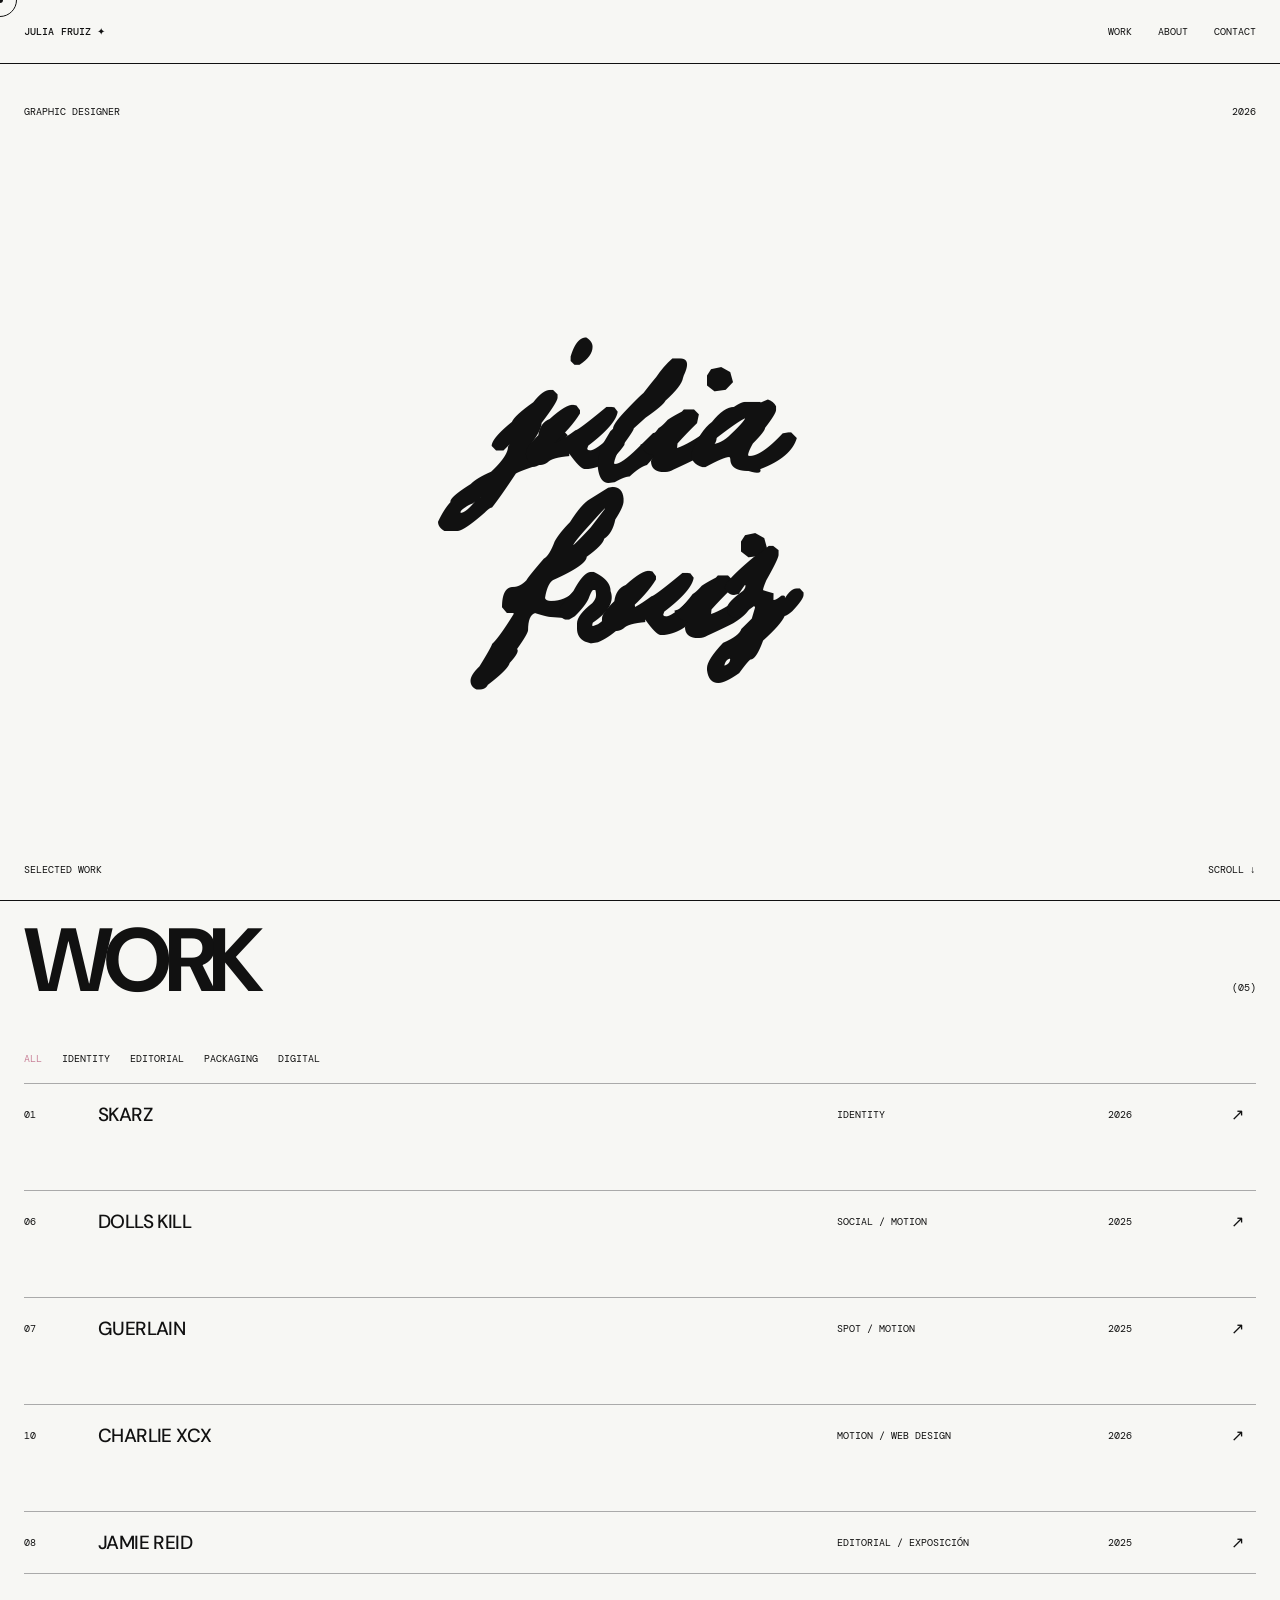
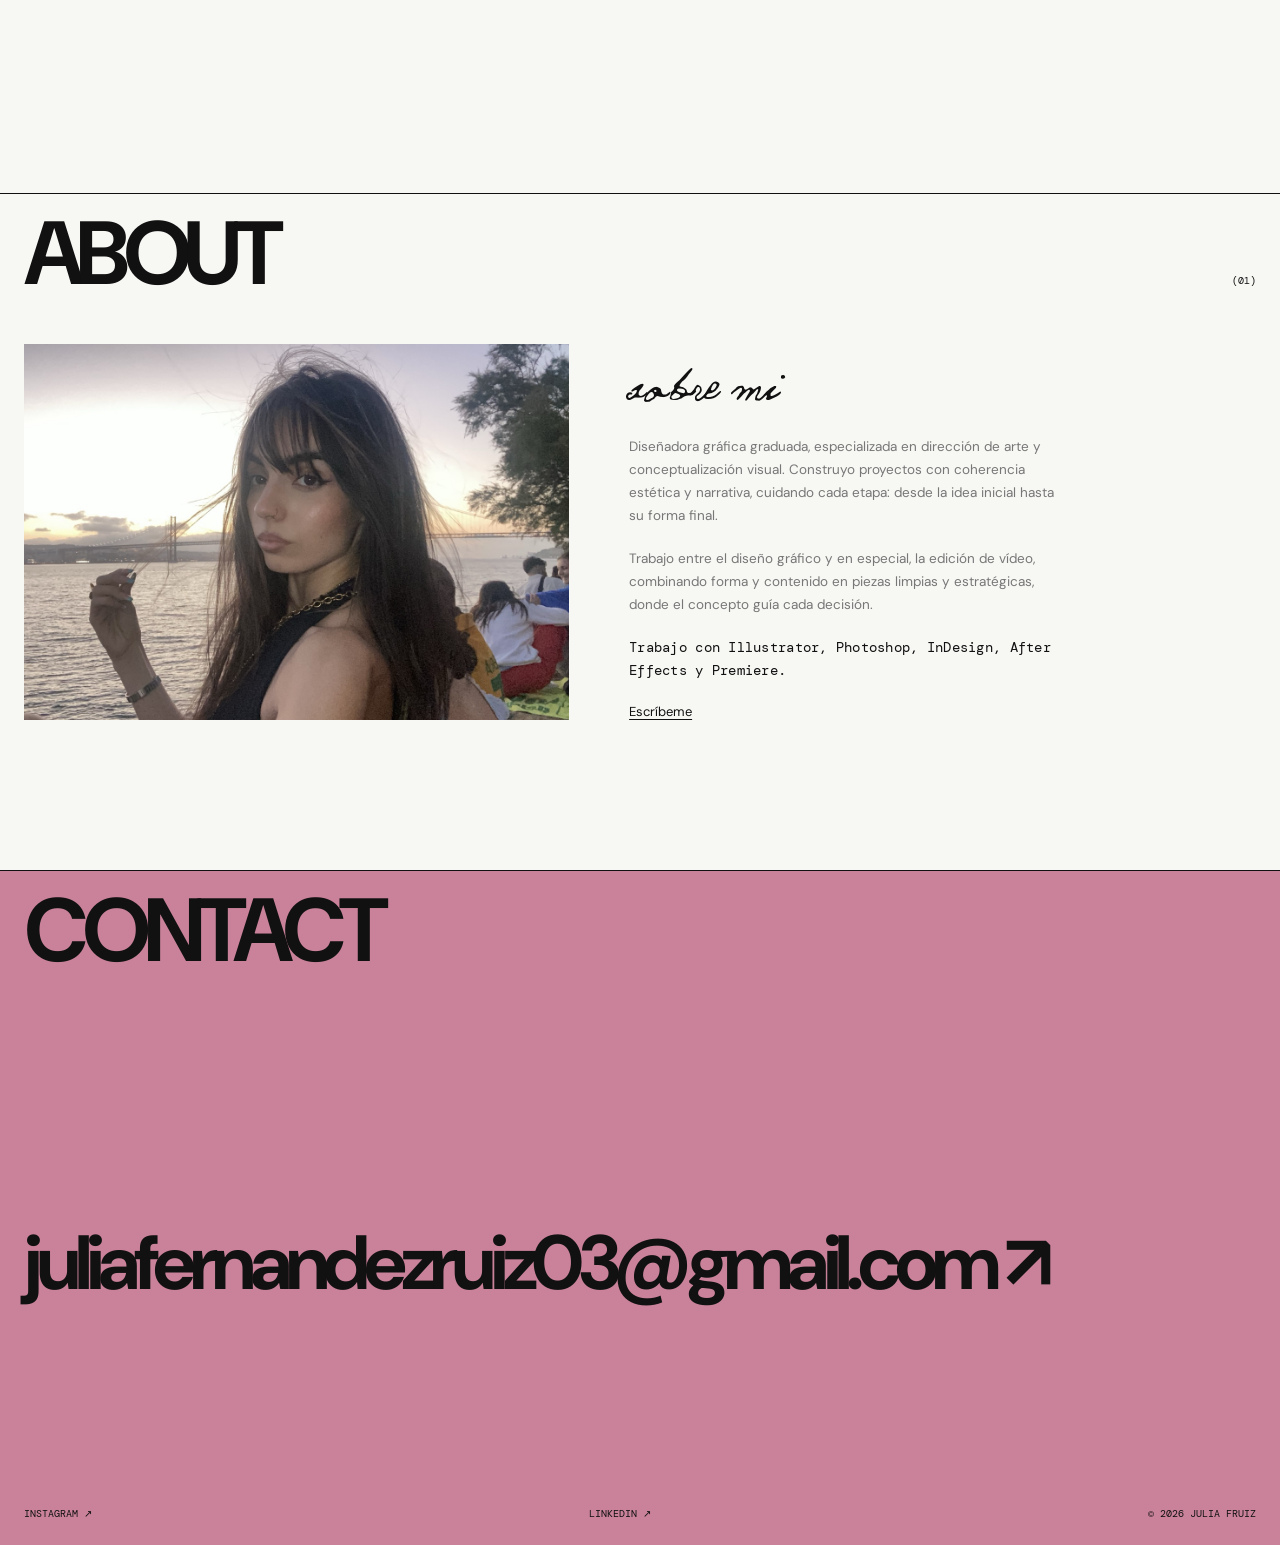
==== commit f91d8540: "acabado" ====
--- a/index.html
+++ b/index.html
@@ -225,17 +225,16 @@
       </div>
     </div>
 
-    <div class="mockup-group">
+<div class="mockup-group">
       <span class="mockup-label">Diseño web — tour</span>
-      <div class="mockup-grid">
-        <img src="assets/CHARLIE_XCX/web-home.png" alt="">
-        <img src="assets/CHARLIE_XCX/web-dates.png" alt="">
-        <img src="assets/CHARLIE_XCX/web-mobile-1.png" alt="">
-        <img src="assets/CHARLIE_XCX/web-mobile-2.png" alt="">
-      </div>
-    </div>
-
-    <p>Descripción corta del proyecto, encargo y tu rol.</p>
+      <div class="mockup-grid pair-grid">
+        <img src="assets/charliexcx/brat_web_mockup.png" alt="">
+        <img src="assets/charliexcx/mobile_brat_mk.png" alt="">
+        <img src="assets/charliexcx/mockup_web-brat.png" alt="">
+        <img src="assets/charliexcx/mobile_brat_mk_2.png" alt="">
+      </div>
+    </div>
+
   </div>
 </article>
 
@@ -302,7 +301,13 @@
   <img id="lightboxImg" src="" alt="">
   <button class="lightbox-nav next" id="lightboxNext" aria-label="Siguiente">›</button>
 </div> -->
-
+ </div>
+  </section>
+  <div class="lightbox" id="lightbox" aria-hidden="true">
+  <button class="lightbox-nav prev" id="lightboxPrev" aria-label="Anterior">‹</button>
+  <img id="lightboxImg" src="" alt="">
+  <button class="lightbox-nav next" id="lightboxNext" aria-label="Siguiente">›</button>
+</div>
   <section id="about" class="about">
     <div class="head">
       <h2>ABOUT</h2>
@@ -321,16 +326,15 @@
     </div>
   </section>
 
-  <section id="contact" class="contact">
+<section id="contact" class="contact">
     <div class="head">
       <h2>CONTACT</h2>
     </div>
-    <a class="mail" href="mailto:hello@yourmail.com">juliafernandezruiz03@gmail.com ↗</a>
+    <a class="mail" href="mailto:juliafernandezruiz03@gmail.com">juliafernandezruiz03@gmail.com ↗</a>
     <div class="contact-info">
-      <span>INSTAGRAM ↗</span>
-      <span>BEHANCE ↗</span>
-      <span>LINKEDIN ↗</span>
-      <span>© 2026 JULIA FERNÁNDEZ</span>
+      <a href="https://www.instagram.com/thegirlwithtears/" target="_blank" rel="noopener">INSTAGRAM ↗</a>
+      <a href="https://www.linkedin.com/in/julia-fern%C3%A1ndez-024150340/" target="_blank" rel="noopener">LINKEDIN ↗</a>
+      <span>© 2026 JULIA FRUIZ</span>
     </div>
   </section>
 
--- a/style.css
+++ b/style.css
@@ -117,6 +117,7 @@
 .lightbox-nav.prev{left:10px}
 .lightbox-nav.next{right:10px}
 .gallery img{cursor:zoom-in}
+.pair-grid{grid-template-columns:1fr 1fr!important}
 .project-intro{font-size:13px;line-height:1.6;color:var(--muted);max-width:520px;margin:0 0 4px}
 /* ---------------------------------------------------------------
    Scroll reveal — classes are added by script.js, no markup edits needed
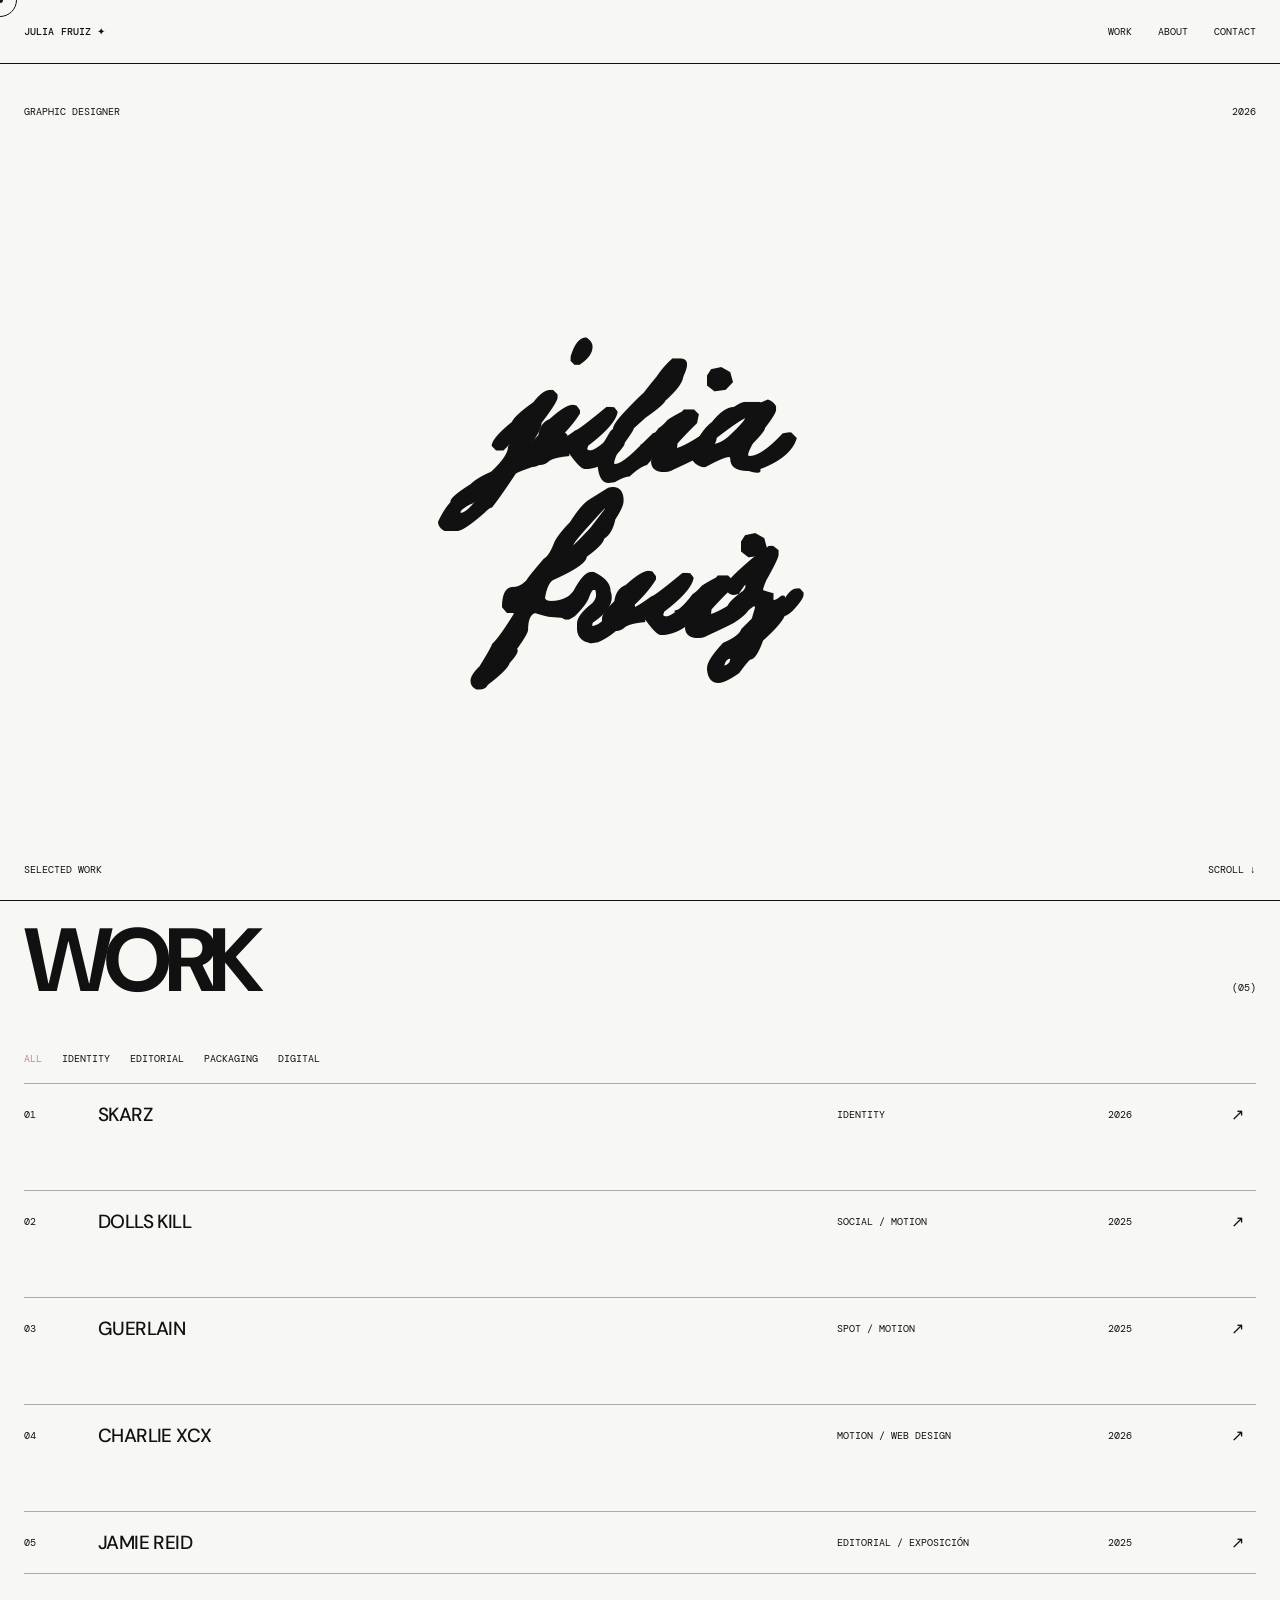
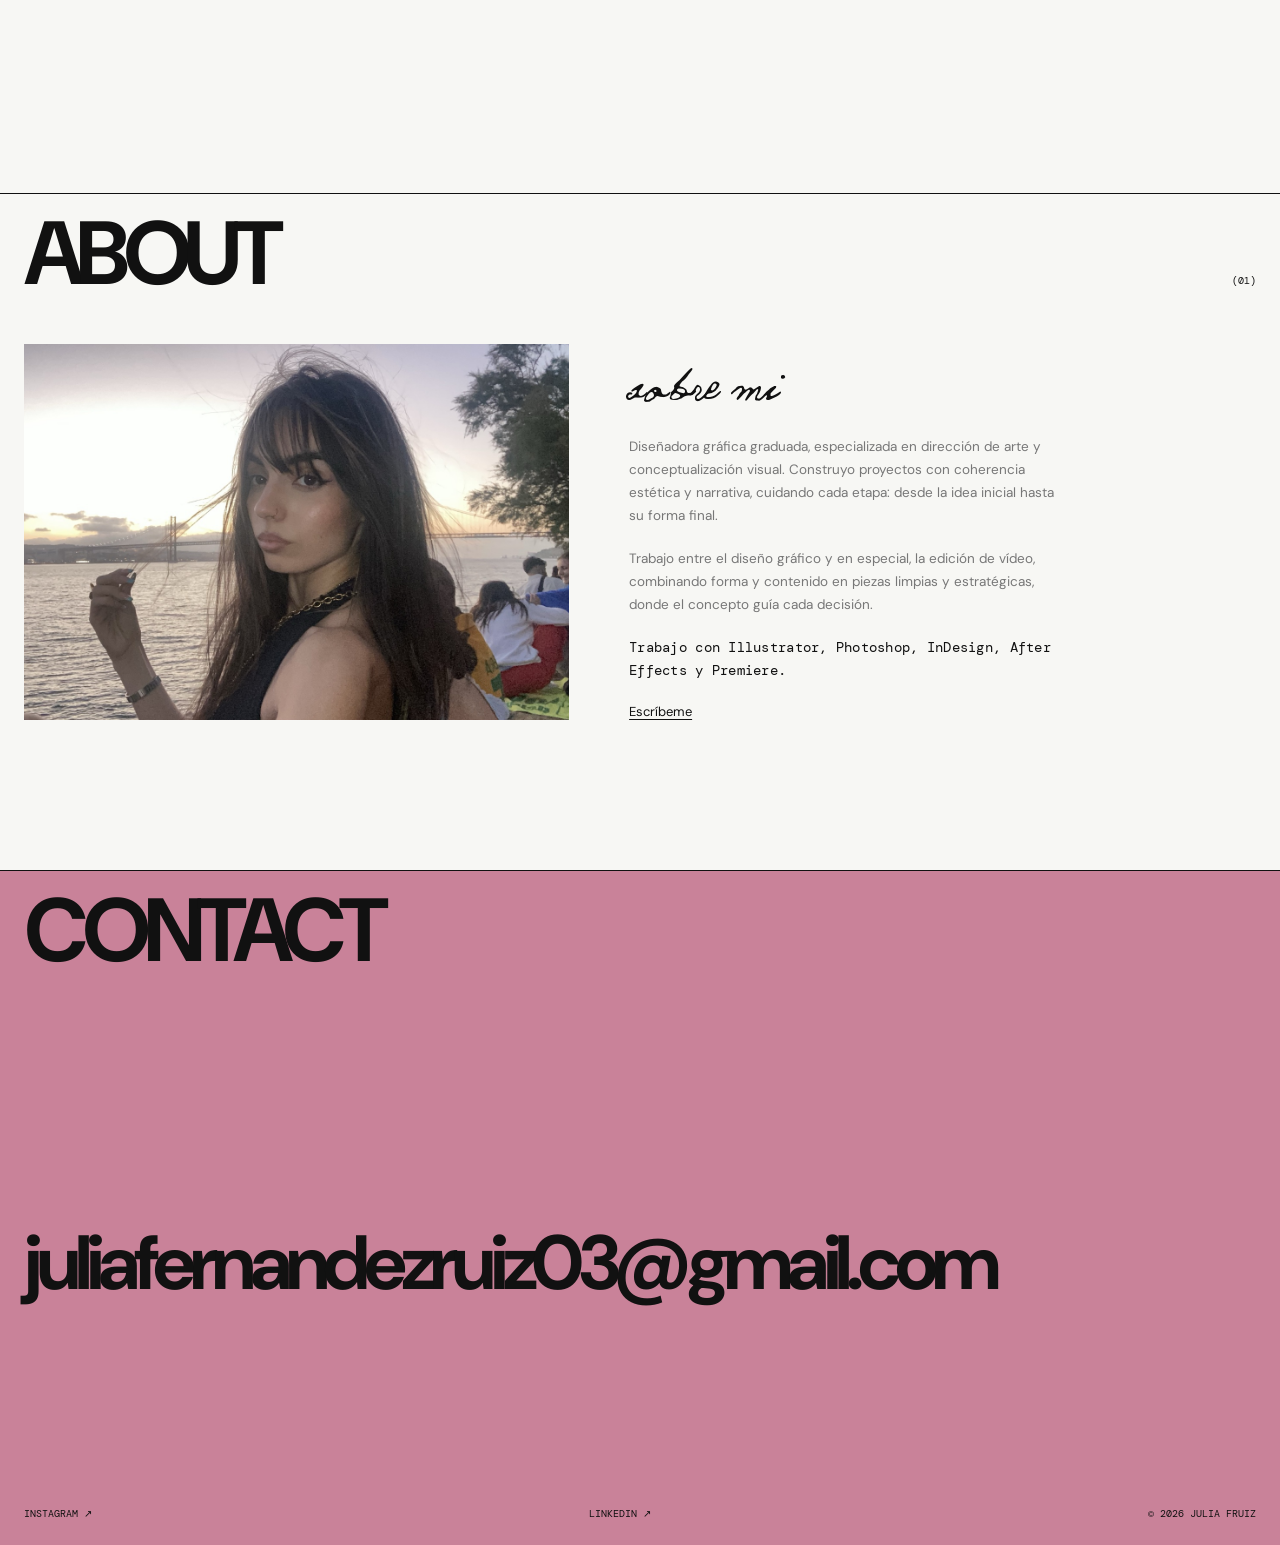
==== commit edbd60d7: "arreglos" ====
--- a/index.html
+++ b/index.html
@@ -170,7 +170,7 @@
 
      <article class="project" data-type="digital">
   <button class="row">
-    <span>06</span>
+    <span>02</span>
     <strong>DOLLS KILL</strong>
     <span>SOCIAL / MOTION</span>
     <span>2025</span>
@@ -188,7 +188,7 @@
 </article>
 <article class="project" data-type="digital">
   <button class="row">
-    <span>07</span>
+    <span>03</span>
     <strong>GUERLAIN</strong>
     <span>SPOT / MOTION</span>
     <span>2025</span>
@@ -207,7 +207,7 @@
 
 <article class="project" data-type="digital">
   <button class="row">
-    <span>10</span>
+    <span>04</span>
     <strong>CHARLIE XCX</strong>
     <span>MOTION / WEB DESIGN</span>
     <span>2026</span>
@@ -240,7 +240,7 @@
 
      <article class="project" data-type="editorial">
   <button class="row">
-    <span>08</span>
+    <span>05</span>
     <strong>JAMIE REID</strong>
     <span>EDITORIAL / EXPOSICIÓN</span>
     <span>2025</span>
@@ -330,7 +330,7 @@
     <div class="head">
       <h2>CONTACT</h2>
     </div>
-    <a class="mail" href="mailto:juliafernandezruiz03@gmail.com">juliafernandezruiz03@gmail.com ↗</a>
+    <a class="mail" href="mailto:juliafernandezruiz03@gmail.com">juliafernandezruiz03@gmail.com </a>
     <div class="contact-info">
       <a href="https://www.instagram.com/thegirlwithtears/" target="_blank" rel="noopener">INSTAGRAM ↗</a>
       <a href="https://www.linkedin.com/in/julia-fern%C3%A1ndez-024150340/" target="_blank" rel="noopener">LINKEDIN ↗</a>
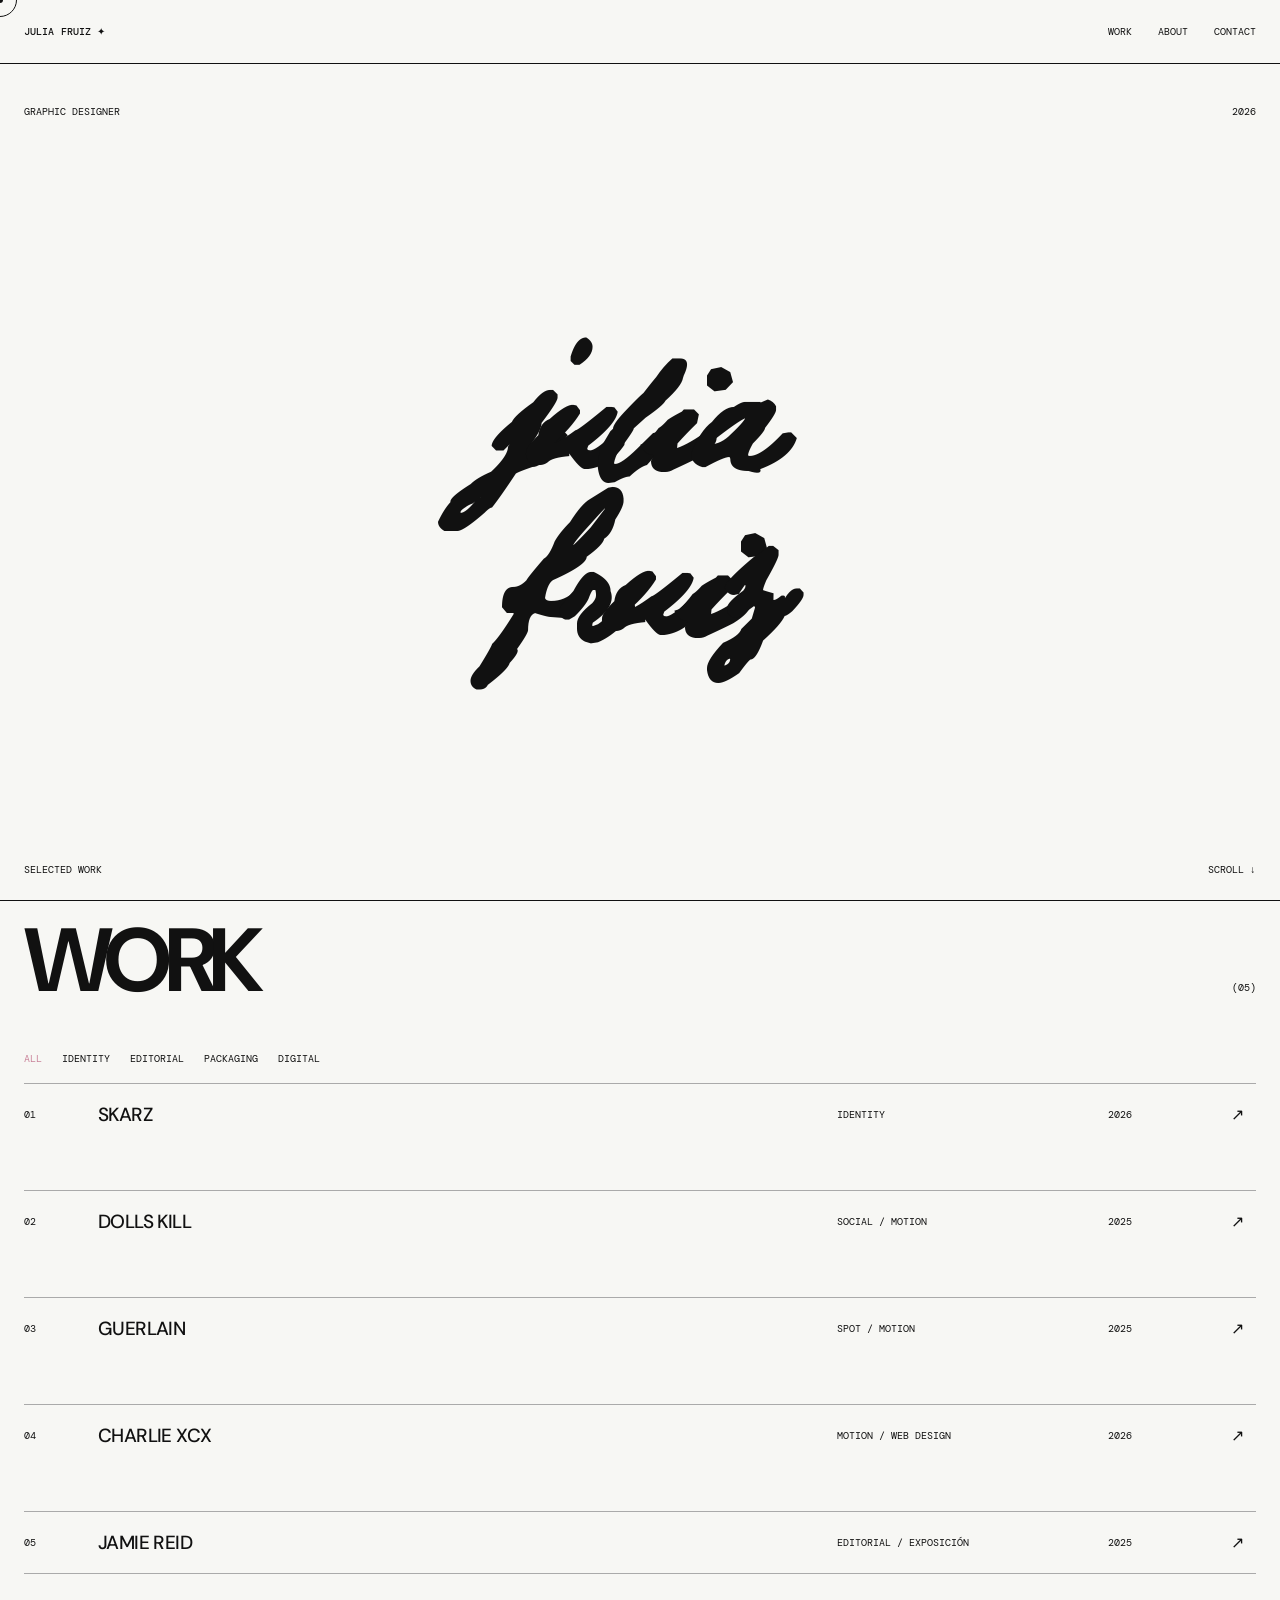
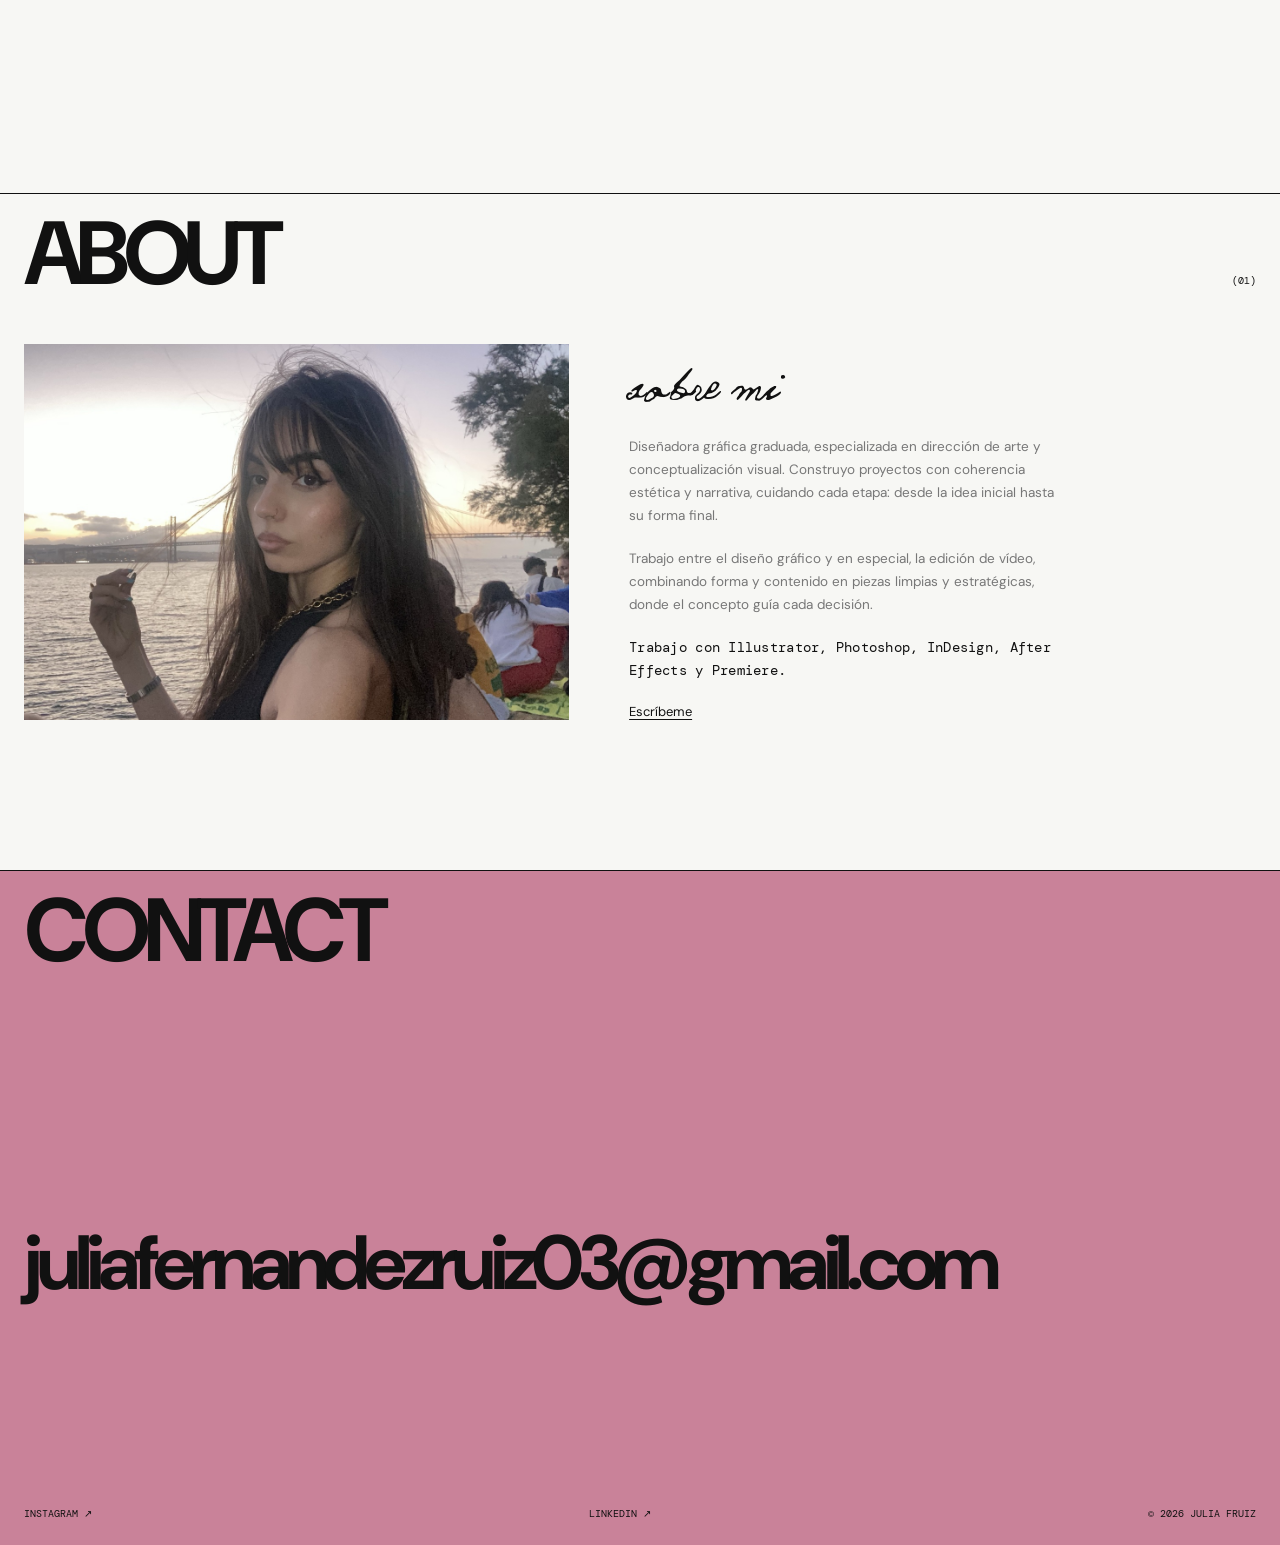
==== commit 33a34b44: "favicon" ====
--- a/index.html
+++ b/index.html
@@ -4,6 +4,7 @@
   <meta charset="utf-8">
   <meta name="viewport" content="width=device-width,initial-scale=1">
   <title>JULIA FRUIZ — Graphic Designer</title>
+  <link rel="icon" type="image/png" href="assets/tgwt.png">
   <link rel="preconnect" href="https://fonts.googleapis.com">
   <link rel="preconnect" href="https://fonts.gstatic.com" crossorigin>
   <link href="https://fonts.googleapis.com/css2?family=DM+Mono:wght@400;500&family=DM+Sans:wght@400;500;700&display=swap" rel="stylesheet">
@@ -214,7 +215,7 @@
     <b>↗</b>
   </button>
   <div class="gallery mockup-layout">
-    <p class="project-intro">Lyric video con motion graphics y diseño de la web oficial de la gira de Charlie XCX.</p>
+    <p class="project-intro">Lyric video con motion graphics y diseño de la web de la gira de Charlie XCX.</p>
 
     <div class="mockup-group">
       <span class="mockup-label">Lyric video</span>
